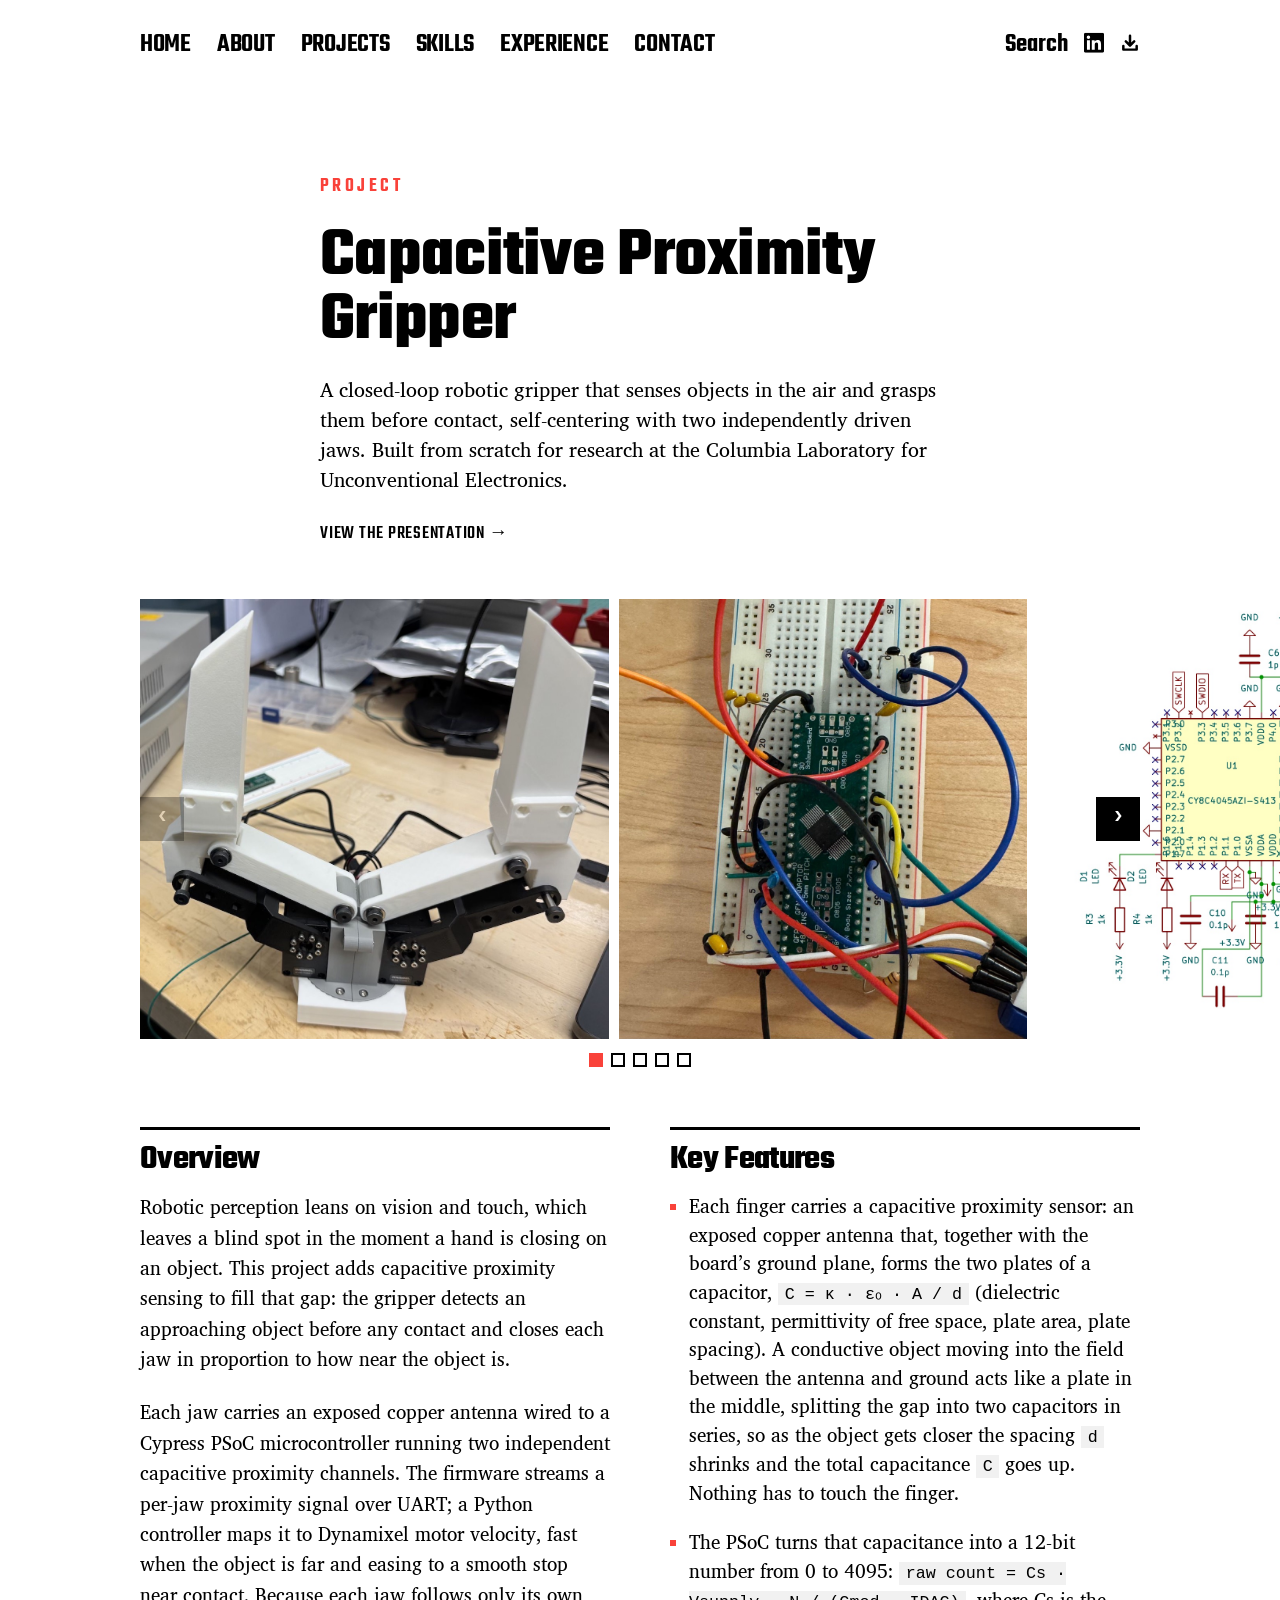
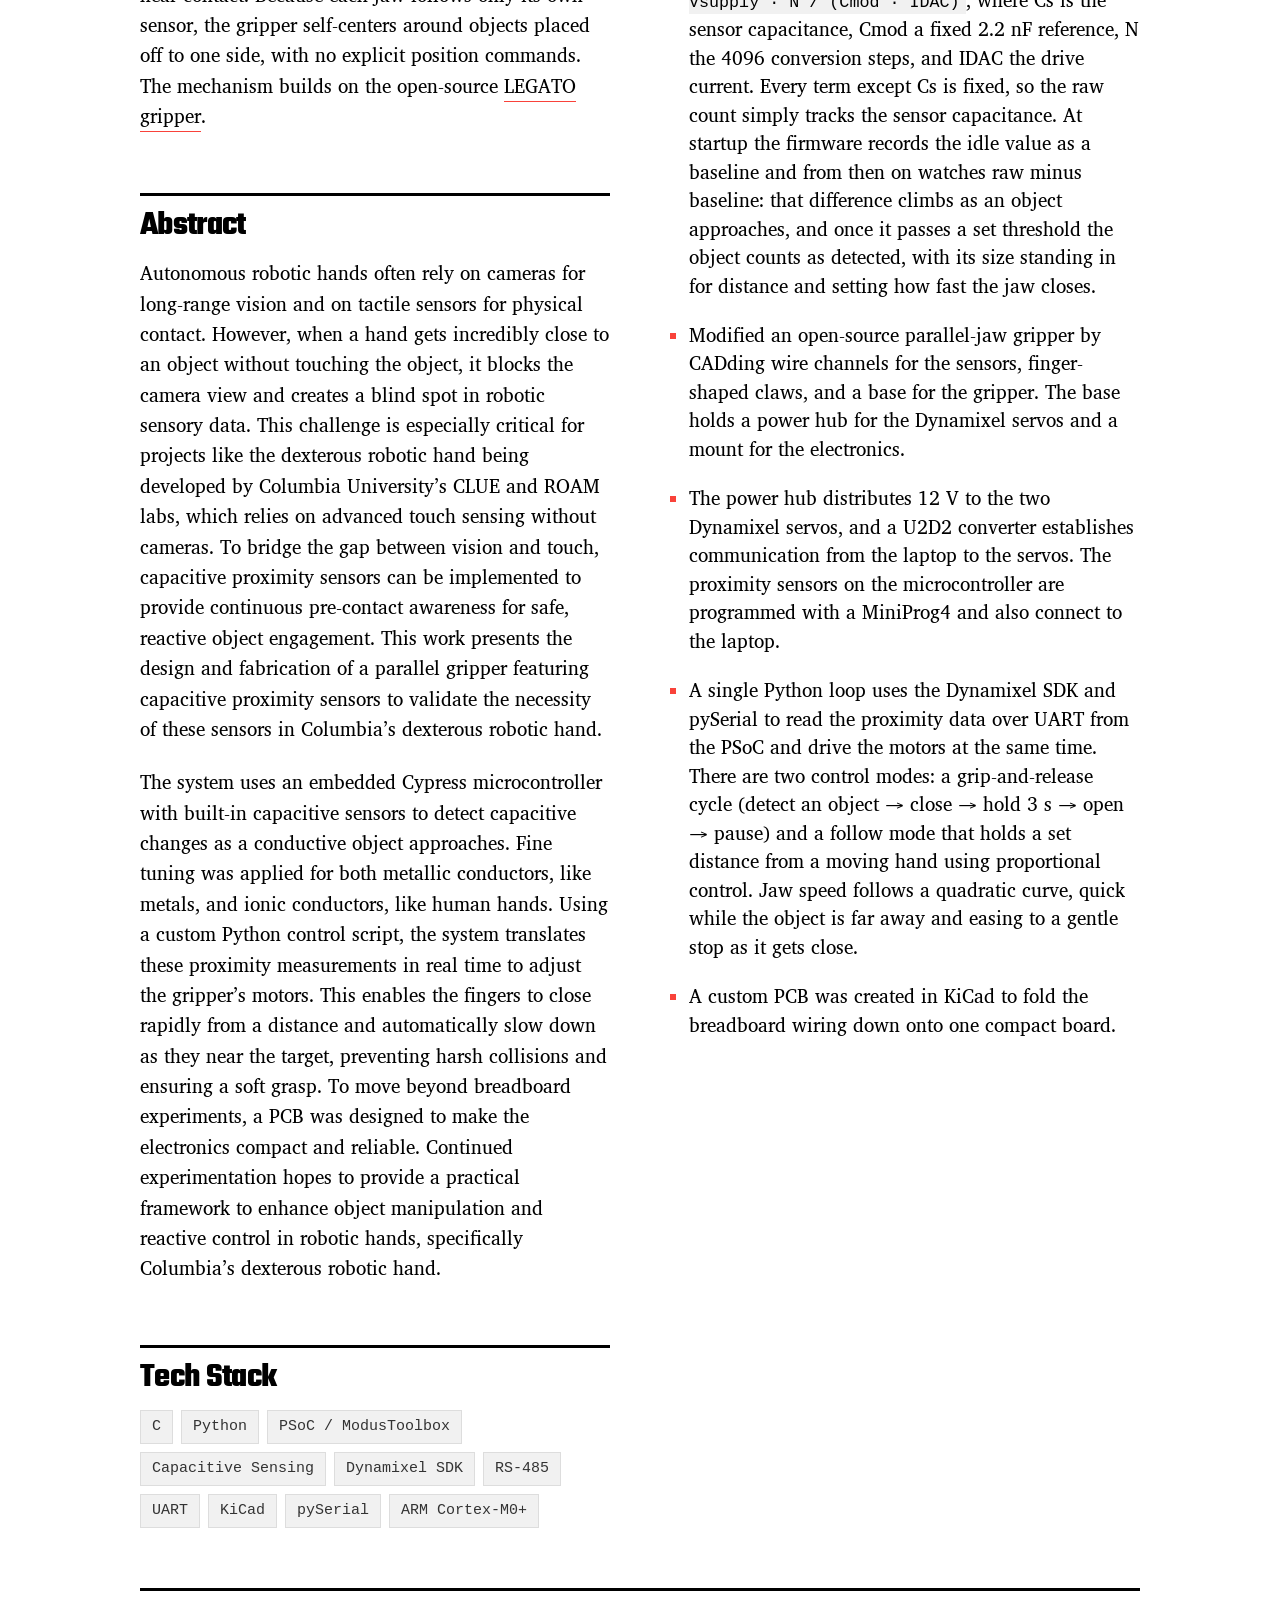
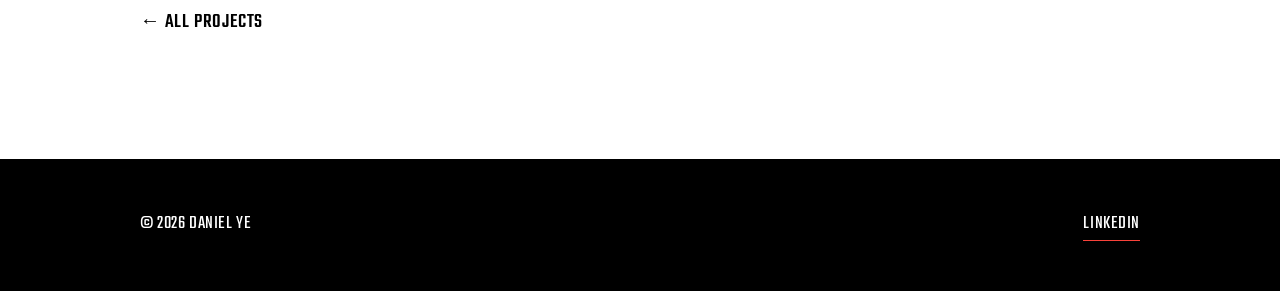
==== projects/capacitive-gripper.html @ 682dad5b "Gripper: lead notes it was built from scratch" ====
<!DOCTYPE html>
<html lang="en">
<head>
	<meta charset="UTF-8">
	<meta name="viewport" content="width=device-width, initial-scale=1">
	<title>Capacitive Proximity Gripper - Daniel Ye</title>
	<meta name="description" content="A closed-loop robotic gripper that uses capacitive proximity sensing to detect and grasp objects before contact, self-centering with two independently driven jaws. Research at Columbia's CLUE lab.">
	<link rel="preload" as="font" type="font/woff2" href="../fonts/teko-700.woff2" crossorigin>
	<link rel="stylesheet" href="../css/style.css?v=6">
</head>
<body data-home="../index.html">

	<header class="site-header-outer">
	<div class="wrap site-header">
		<div class="site-left">
			<a class="site-title" href="../index.html">Home</a>
			<nav class="site-nav">
				<a href="../index.html#about">About</a>
				<a href="../index.html#projects">Projects</a>
				<a href="../index.html#skills">Skills</a>
				<a href="../index.html#experience">Experience</a>
				<a href="../index.html#contact">Contact</a>
			</nav>
		</div>
		<div class="site-actions">
			<button id="search-trigger" type="button" class="search-trigger" aria-haspopup="dialog">Search</button>
			<a class="icon-link" href="https://www.linkedin.com/in/danielyye/" target="_blank" rel="noreferrer" aria-label="LinkedIn">
				<svg width="20" height="20" viewBox="0 0 24 24" fill="currentColor" aria-hidden="true">
					<path d="M20.45 20.45h-3.56v-5.58c0-1.33-.03-3.04-1.85-3.04-1.86 0-2.14 1.45-2.14 2.94v5.68H9.34V9h3.41v1.56h.05c.48-.9 1.64-1.85 3.38-1.85 3.61 0 4.28 2.38 4.28 5.47v6.27ZM5.34 7.43a2.07 2.07 0 1 1 0-4.14 2.07 2.07 0 0 1 0 4.14ZM7.12 20.45H3.56V9h3.56v11.45ZM22.22 0H1.77C.79 0 0 .77 0 1.72v20.56C0 23.23.79 24 1.77 24h20.45c.98 0 1.78-.77 1.78-1.72V1.72C24 .77 23.2 0 22.22 0Z"/>
				</svg>
			</a>
			<a class="icon-link" href="../resume.pdf" download="Daniel-Ye-Resume.pdf" aria-label="Download Resume" data-tip="Download Resume">
				<svg width="20" height="20" viewBox="0 0 24 24" fill="currentColor" aria-hidden="true">
					<path d="M13.5 3.5a1.5 1.5 0 0 0-3 0v8.38L8.06 9.44a1.5 1.5 0 1 0-2.12 2.12l5 5a1.5 1.5 0 0 0 2.12 0l5-5a1.5 1.5 0 1 0-2.12-2.12l-2.44 2.44Z"/>
					<path d="M4 14.5A1.5 1.5 0 0 1 5.5 16v3h13v-3a1.5 1.5 0 0 1 3 0v4A1.5 1.5 0 0 1 20 21.5H4A1.5 1.5 0 0 1 2.5 20v-4A1.5 1.5 0 0 1 4 14.5Z"/>
				</svg>
			</a>
		</div>
	</div>
	</header>

	<main id="top" class="project">
		<header class="wrap wrap--narrow project-header">
			<p class="eyebrow">Project</p>
			<h1>Capacitive Proximity Gripper</h1>
			<p class="lead">A closed-loop robotic gripper that senses objects in the air and grasps them before contact, self-centering with two independently driven jaws. Built from scratch for research at the Columbia Laboratory for Unconventional Electronics.</p>
			<p class="project-links">
				<a href="../capacitive-gripper-presentation.pdf" target="_blank" rel="noreferrer">View the presentation &rarr;</a>
			</p>
		</header>

		<div class="wrap project-body">
			<div class="carousel carousel--gallery" id="gripper-carousel">
				<div class="carousel-frame">
					<div class="carousel-viewport">
						<div class="carousel-track">
							<figure class="carousel-slide">
								<img src="../img/gripper.jpeg" alt="The gripper: two white 3D-printed jaws on Dynamixel servos, mounted on a rotating base" width="1200" height="1125">
							</figure>
							<figure class="carousel-slide">
								<img src="../img/gripper-breadboard.jpeg" alt="The PSoC on a QFN breakout board wired up on a breadboard for bring-up" width="1111" height="1200">
							</figure>
							<figure class="carousel-slide">
								<img src="../img/gripper-schematic.jpeg" alt="KiCad schematic of the PSoC sensor board: the CY8C4045 QFN, the 2.2 nF Cmod cap, decoupling network, LED drivers, and the SWD / UART / antenna screw terminals" width="1488" height="1116">
							</figure>
							<figure class="carousel-slide">
								<img src="../img/gripper-pcb.jpeg" alt="3D render of the finished 2-layer PSoC sensor board with the QFN footprint, indicator LEDs, current-limit resistors, and three screw terminals" width="1400" height="1400">
							</figure>
							<figure class="carousel-slide">
								<img src="../img/gripper-scan.jpeg" alt="UART session log: raw vs baseline, the RawDiff proximity signal, and the detection state as a hand approaches" width="1600" height="939">
							</figure>
						</div>
					</div>
					<button type="button" class="carousel-arrow carousel-prev" aria-label="Previous slide">&lsaquo;</button>
					<button type="button" class="carousel-arrow carousel-next" aria-label="Next slide">&rsaquo;</button>
				</div>
				<div class="carousel-dots" aria-label="Choose slide"></div>
			</div>

			<div class="project-cols">
				<div class="project-col">
					<h2>Overview</h2>
					<p>Robotic perception leans on vision and touch, which leaves a blind spot in the moment a hand is closing on an object. This project adds capacitive proximity sensing to fill that gap: the gripper detects an approaching object before any contact and closes each jaw in proportion to how near the object is.</p>
					<p>Each jaw carries an exposed copper antenna wired to a Cypress PSoC microcontroller running two independent capacitive proximity channels. The firmware streams a per-jaw proximity signal over UART; a Python controller maps it to Dynamixel motor velocity, fast when the object is far and easing to a smooth stop near contact. Because each jaw follows only its own sensor, the gripper self-centers around objects placed off to one side, with no explicit position commands. The mechanism builds on the open-source <a href="https://ut-hcrl.github.io/LEGATO-Gripper/" target="_blank" rel="noreferrer">LEGATO gripper</a>.</p>

					<h2>Abstract</h2>
					<p>Autonomous robotic hands often rely on cameras for long-range vision and on tactile sensors for physical contact. However, when a hand gets incredibly close to an object without touching the object, it blocks the camera view and creates a blind spot in robotic sensory data. This challenge is especially critical for projects like the dexterous robotic hand being developed by Columbia University&rsquo;s CLUE and ROAM labs, which relies on advanced touch sensing without cameras. To bridge the gap between vision and touch, capacitive proximity sensors can be implemented to provide continuous pre-contact awareness for safe, reactive object engagement. This work presents the design and fabrication of a parallel gripper featuring capacitive proximity sensors to validate the necessity of these sensors in Columbia&rsquo;s dexterous robotic hand.</p>
					<p>The system uses an embedded Cypress microcontroller with built-in capacitive sensors to detect capacitive changes as a conductive object approaches. Fine tuning was applied for both metallic conductors, like metals, and ionic conductors, like human hands. Using a custom Python control script, the system translates these proximity measurements in real time to adjust the gripper&rsquo;s motors. This enables the fingers to close rapidly from a distance and automatically slow down as they near the target, preventing harsh collisions and ensuring a soft grasp. To move beyond breadboard experiments, a PCB was designed to make the electronics compact and reliable. Continued experimentation hopes to provide a practical framework to enhance object manipulation and reactive control in robotic hands, specifically Columbia&rsquo;s dexterous robotic hand.</p>

					<h2>Tech Stack</h2>
					<ul class="tech-tags">
						<li>C</li>
						<li>Python</li>
						<li>PSoC / ModusToolbox</li>
						<li>Capacitive Sensing</li>
						<li>Dynamixel SDK</li>
						<li>RS-485</li>
						<li>UART</li>
						<li>KiCad</li>
						<li>pySerial</li>
						<li>ARM Cortex-M0+</li>
					</ul>
				</div>
				<div class="project-col">
					<h2>Key Features</h2>
					<ul>
						<li>Each finger carries a capacitive proximity sensor: an exposed copper antenna that, together with the board&rsquo;s ground plane, forms the two plates of a capacitor, <code>C = &kappa; &middot; &epsilon;&#8320; &middot; A / d</code> (dielectric constant, permittivity of free space, plate area, plate spacing). A conductive object moving into the field between the antenna and ground acts like a plate in the middle, splitting the gap into two capacitors in series, so as the object gets closer the spacing <code>d</code> shrinks and the total capacitance <code>C</code> goes up. Nothing has to touch the finger.</li>
						<li>The PSoC turns that capacitance into a 12-bit number from 0 to 4095: <code>raw&nbsp;count = Cs &middot; Vsupply &middot; N / (Cmod &middot; IDAC)</code>, where Cs is the sensor capacitance, Cmod a fixed 2.2&nbsp;nF reference, N the 4096 conversion steps, and IDAC the drive current. Every term except Cs is fixed, so the raw count simply tracks the sensor capacitance. At startup the firmware records the idle value as a baseline and from then on watches raw minus baseline: that difference climbs as an object approaches, and once it passes a set threshold the object counts as detected, with its size standing in for distance and setting how fast the jaw closes.</li>
						<li>Modified an open-source parallel-jaw gripper by CADding wire channels for the sensors, finger-shaped claws, and a base for the gripper. The base holds a power hub for the Dynamixel servos and a mount for the electronics.</li>
						<li>The power hub distributes 12&nbsp;V to the two Dynamixel servos, and a U2D2 converter establishes communication from the laptop to the servos. The proximity sensors on the microcontroller are programmed with a MiniProg4 and also connect to the laptop.</li>
						<li>A single Python loop uses the Dynamixel SDK and pySerial to read the proximity data over UART from the PSoC and drive the motors at the same time. There are two control modes: a grip-and-release cycle (detect an object &rarr; close &rarr; hold 3 s &rarr; open &rarr; pause) and a follow mode that holds a set distance from a moving hand using proportional control. Jaw speed follows a quadratic curve, quick while the object is far away and easing to a gentle stop as it gets close.</li>
						<li>A custom PCB was created in KiCad to fold the breadboard wiring down onto one compact board.</li>
					</ul>
				</div>
			</div>

			<p class="project-back"><a href="../index.html#projects">&larr; All projects</a></p>
		</div>
	</main>

	<footer class="site-footer">
		<div class="wrap">
			<span>&copy; 2026 Daniel Ye</span>
			<span class="footer-links">
				<a href="https://www.linkedin.com/in/danielyye/" target="_blank" rel="noreferrer">LinkedIn</a>
			</span>
		</div>
	</footer>

	<div id="search-overlay" class="search-overlay" hidden>
		<div class="search-modal" role="dialog" aria-modal="true" aria-label="Search">
			<input id="search-input" type="text" placeholder="Jump to a section&hellip;" autocomplete="off">
			<ul id="search-results" class="search-results"></ul>
		</div>
	</div>

	<script>
		(function () {
			var header = document.querySelector('.site-header');
			var outer = document.querySelector('.site-header-outer');
			function setHeaderHeight() {
				document.documentElement.style.setProperty('--header-h', header.offsetHeight + 'px');
			}
			function onScroll() {
				outer.classList.toggle('is-stuck', window.scrollY > 4);
			}
			setHeaderHeight();
			onScroll();
			window.addEventListener('resize', setHeaderHeight);
			window.addEventListener('scroll', onScroll, { passive: true });
		})();
	</script>
	<script src="../js/search.js"></script>
	<script src="../js/reveal.js"></script>
	<script src="../js/carousel.js?v=3"></script>
</body>
</html>
---- css/style.css ----
/* =================================================================
   Personal site - visual language ported from the "Miyazaki"
   WordPress theme by Anders Norén (GPLv2).
   Palette: black / white / signature red-orange (#F9423A)
   Display type: Teko (condensed)   Body type: Charis SIL (serif)
   ================================================================= */

/* ---------- Fonts ---------- */

@font-face { font-family: 'Teko'; font-weight: 400; font-display: swap; src: url(../fonts/teko-regular.woff2) format('woff2'); }
@font-face { font-family: 'Teko'; font-weight: 500; font-display: swap; src: url(../fonts/teko-500.woff2) format('woff2'); }
@font-face { font-family: 'Teko'; font-weight: 600; font-display: swap; src: url(../fonts/teko-600.woff2) format('woff2'); }
@font-face { font-family: 'Teko'; font-weight: 700; font-display: swap; src: url(../fonts/teko-700.woff2) format('woff2'); }

@font-face { font-family: 'Charis SIL'; font-weight: 400; font-style: normal; font-display: swap; src: url(../fonts/charis-regular.woff2) format('woff2'); }
@font-face { font-family: 'Charis SIL'; font-weight: 400; font-style: italic; font-display: swap; src: url(../fonts/charis-italic.woff2) format('woff2'); }
@font-face { font-family: 'Charis SIL'; font-weight: 700; font-style: normal; font-display: swap; src: url(../fonts/charis-700.woff2) format('woff2'); }
@font-face { font-family: 'Charis SIL'; font-weight: 700; font-style: italic; font-display: swap; src: url(../fonts/charis-700italic.woff2) format('woff2'); }

/* ---------- Tokens ---------- */

:root {
	--black: #000;
	--white: #fff;
	--accent: #F9423A;
	--accent-soft: #FCCED2;
	--gray: #767676;
	--gray-light: #ddd;
	--gray-bg: #f1f1f1;

	--display: 'Teko', -apple-system, BlinkMacSystemFont, 'Helvetica Neue', Helvetica, sans-serif;
	--body: 'Charis SIL', Georgia, 'Times New Roman', serif;

	--measure: 40rem;
	--gutter: clamp(1.5rem, 5vw, 4rem);
	--header-h: 9.4rem;
}

/* ---------- Reset ---------- */

*, *::before, *::after { box-sizing: border-box; margin: 0; padding: 0; }

html { font-size: 62.5%; scroll-behavior: smooth; scroll-padding-top: var(--header-h); }

body {
	background: var(--white);
	color: var(--black);
	font-family: var(--body);
	font-size: 1.9rem;
	line-height: 1.6;
	-webkit-font-smoothing: antialiased;
	-moz-osx-font-smoothing: grayscale;
}

img { max-width: 100%; height: auto; display: block; }

a { color: inherit; text-decoration: none; border-bottom: .1em solid var(--accent); transition: color .15s, background-color .15s, border-color .15s; }
a:hover { color: var(--accent); border-bottom-color: transparent; }

::selection { background: var(--black); color: var(--white); }

/* ---------- Layout ---------- */

.wrap { width: calc(100% - 2 * var(--gutter)); max-width: 100rem; margin-inline: auto; }
.wrap--narrow { max-width: 64rem; }

section { padding-block: clamp(4rem, 9vw, 9rem); }

/* ---------- Typography ---------- */

h1, h2, h3, h4 {
	font-family: var(--display);
	font-weight: 600;
	line-height: .92;
	letter-spacing: -0.01em;
	text-transform: none;
}

h1 { font-size: clamp(5.5rem, 16vw, 13rem); font-weight: 700; }
h2 { font-size: clamp(3.6rem, 7vw, 6rem); margin-bottom: .4em; }
h3 { font-size: clamp(2.6rem, 4vw, 3.4rem); margin-bottom: .3em; }

p { margin-bottom: 1.2em; }
p:last-child { margin-bottom: 0; }

code {
	font-family: 'Menlo', ui-monospace, monospace;
	font-size: .88em;
	background: var(--gray-bg);
	padding: .1em .4em;
}

.lead { font-size: clamp(2.1rem, 3vw, 2.6rem); line-height: 1.5; }

.eyebrow {
	font-family: var(--display);
	font-size: 1.9rem;
	font-weight: 600;
	letter-spacing: .18em;
	text-transform: uppercase;
	color: var(--accent);
	border: 0;
}

/* ---------- Header ---------- */

.site-header-outer {
	position: sticky;
	top: 0;
	z-index: 100;
	background: var(--white);
	border-bottom: .1rem solid transparent;
	transition: border-color .2s linear;
}
.site-header-outer.is-stuck { border-bottom-color: var(--black); }

.site-header {
	display: flex;
	align-items: baseline;
	justify-content: space-between;
	gap: 2rem 3rem;
	padding-block: 2.4rem;
}

.site-left {
	display: flex;
	align-items: baseline;
	gap: 2.6rem;
}

/* Home + section links: one uniform display style, matching the Search trigger */
.site-left a,
.site-title {
	font-family: var(--display);
	font-size: 2.6rem;
	font-weight: 600;
	letter-spacing: -0.01em;
	text-transform: uppercase;
	border: 0;
}

.site-nav {
	display: flex;
	gap: 2.6rem;
}
.site-nav a {
	border-bottom: .12rem solid transparent;
	transition: border-color .15s linear, color .15s linear;
}
.site-nav a:hover { color: var(--accent); border-bottom-color: var(--accent); }

.site-actions { display: flex; align-items: center; gap: 1.6rem; }

.icon-link { display: inline-flex; align-items: center; color: var(--black); border: 0; }
.icon-link svg { display: block; }
.icon-link:hover { color: var(--accent); }

.icon-link[data-tip] { position: relative; }
.icon-link[data-tip]::after {
	content: attr(data-tip);
	position: absolute;
	top: calc(100% + .9rem);
	right: 0;
	background: var(--black);
	color: #fff;
	font-family: var(--display);
	font-size: 1.4rem;
	font-weight: 500;
	letter-spacing: .04em;
	text-transform: uppercase;
	white-space: nowrap;
	padding: .5rem .9rem;
	opacity: 0;
	visibility: hidden;
	pointer-events: none;
	transition: opacity .12s linear, visibility 0s linear .12s;
}
.icon-link[data-tip]:hover::after,
.icon-link[data-tip]:focus-visible::after {
	opacity: 1;
	visibility: visible;
	transition: opacity .12s linear;
}

/* Teko's caps sit above the line-box centre; nudge the icon up to match the
   optical centre of the "Search" text next to it. Nudge the glyph, not the
   link box, so the tooltip's containing block stays free of transforms. */
.site-actions .icon-link svg { transform: translateY(-0.12em); }

.search-trigger {
	padding: 0;
	background: none;
	border: 0;
	border-top: .12rem solid transparent;
	border-bottom: .12rem solid transparent;
	border-radius: 0;
	font-family: var(--display);
	font-size: 2.6rem;
	font-weight: 600;
	line-height: 1;
	color: var(--black);
	cursor: pointer;
	transition: border-color .15s linear, color .15s linear;
}
.search-trigger:hover,
.search-trigger:focus-visible { border-bottom-color: var(--black); outline: none; }

/* ---------- Search overlay ---------- */

.search-overlay[hidden] { display: none; }
.search-overlay {
	position: fixed;
	inset: 0;
	background: rgba(0, 0, 0, .35);
	display: flex;
	align-items: flex-start;
	justify-content: center;
	padding-top: 14vh;
	z-index: 200;
}
.search-modal {
	width: calc(100% - 3rem);
	max-width: 46rem;
	background: #fff;
	border: .2rem solid var(--black);
	border-radius: .6rem;
	padding: 1.4rem;
}
.search-modal input {
	width: 100%;
	padding: 1rem 1.2rem;
	font-family: var(--body);
	font-size: 1.8rem;
	border: .1rem solid var(--gray-light);
	border-radius: .4rem;
}
.search-modal input:focus { outline: none; border-color: var(--accent); }
.search-results { list-style: none; margin: 1rem 0 0; padding: 0; }
.search-results li {
	padding: .9rem 1.2rem;
	font-family: var(--display);
	font-size: 2rem;
	font-weight: 500;
	text-transform: uppercase;
	letter-spacing: .03em;
	border-radius: .4rem;
	cursor: pointer;
}
.search-results li.is-active,
.search-results li:hover { background: var(--black); color: #fff; }

/* ---------- Hero ---------- */

.hero {
	min-height: calc(100vh - var(--header-h));
	min-height: calc(100dvh - var(--header-h));
	display: flex;
	flex-direction: column;
	justify-content: center;
	padding-block: clamp(4rem, 10vw, 9rem);
	text-align: center;
}
.hero h1 { margin-bottom: .15em; }
.hero .lead { max-width: var(--measure); margin-inline: auto; }

/* Section headings in the big Miyazaki display style */
main > section > h2,
.about-inner > h2 {
	font-size: clamp(3.4rem, 6vw, 5rem);
	font-weight: 700;
	line-height: .85;
	letter-spacing: -0.02em;
	margin-bottom: .55em;
}

/* ---------- Cards / grid ---------- */

/* Masonry-style columns - cards keep their image's natural height */
.grid {
	column-count: 2;
	column-gap: clamp(2rem, 5vw, 5rem);
}

.card {
	break-inside: avoid;
	border-top: .3rem solid var(--black);
	padding-top: 1.4rem;
	margin-bottom: clamp(3rem, 6vw, 5.5rem);
}
/* Force everything after this card into the next column */
.card--colbreak { break-after: column; }
.card-media {
	display: block;
	width: 100%;
	height: auto;
	background: var(--gray-bg);
	margin-bottom: 1.4rem;
}
.card h3 { position: relative; margin-bottom: .2em; padding-right: 1.4em; }
.card h3::after {
	content: "\2192";
	position: absolute;
	top: 0;
	right: 0;
	color: var(--accent);
	opacity: 0;
	transform: translateX(-.3em);
	transition: opacity .15s ease-out, transform .15s ease-out;
}
.card p { font-size: 1.7rem; color: #333; }
.card a { border: 0; }
.card a:hover h3 { color: var(--accent); }
.card a:hover h3::after,
.card a:focus-visible h3::after { opacity: 1; transform: translateX(0); }

/* Scroll-reveal (added only when JS enables it) */
.grid.is-revealing .card,
.skill-grid.is-revealing .skill-col,
.exp-list.is-revealing .exp-item { opacity: 0; transform: translateY(6vh); }
.grid.is-revealing .card.in-view,
.skill-grid.is-revealing .skill-col.in-view,
.exp-list.is-revealing .exp-item.in-view {
	opacity: 1;
	transform: translateY(0);
	transition: opacity .55s ease-out, transform .55s ease-out;
}
@media (prefers-reduced-motion: reduce) {
	.grid.is-revealing .card,
	.skill-grid.is-revealing .skill-col,
	.exp-list.is-revealing .exp-item { opacity: 1; transform: none; transition: none; }
}

/* ---------- About ---------- */

.about {
	background: var(--gray-bg);
	border-top: .3rem solid var(--black);
	border-bottom: .3rem solid var(--black);
	overflow: hidden;
}

/* Scroll-in: text from the left, photo from the right */
.about-inner.is-revealing > h2,
.about-inner.is-revealing > p { opacity: 0; transform: translateX(-5rem); }
.about-inner.is-revealing .about-photo { opacity: 0; transform: translateX(5rem); }
.about-inner.is-revealing.in-view > h2,
.about-inner.is-revealing.in-view > p,
.about-inner.is-revealing.in-view .about-photo {
	opacity: 1;
	transform: none;
	transition: opacity .6s ease-out, transform .6s ease-out;
}
.about-inner.is-revealing.in-view > p:nth-of-type(1) { transition-delay: 70ms; }
.about-inner.is-revealing.in-view > p:nth-of-type(2) { transition-delay: 130ms; }
.about-inner.is-revealing.in-view > p:nth-of-type(3) { transition-delay: 190ms; }
@media (prefers-reduced-motion: reduce) {
	.about-inner.is-revealing > h2,
	.about-inner.is-revealing > p,
	.about-inner.is-revealing .about-photo { opacity: 1; transform: none; transition: none; }
}

.about-inner::after { content: ""; display: block; clear: both; }
.about-inner > p { font-size: clamp(1.9rem, 2.3vw, 2.2rem); }

/* Photo floats right; the bio wraps around it, Miyazaki alignright style */
.about-photo {
	float: right;
	width: clamp(20rem, 36%, 34rem);
	margin: .4rem 0 1.6rem clamp(2rem, 4vw, 4.5rem);
}
.about-photo img {
	width: 100%;
	aspect-ratio: 4 / 5;
	object-fit: cover;
	object-position: top;
	background: var(--gray-bg);
	border: .2rem solid var(--black);
	display: block;
}

/* ---------- Skills ---------- */

.skill-grid {
	display: grid;
	gap: clamp(2rem, 4vw, 4rem);
	grid-template-columns: repeat(3, 1fr);
}
.skill-col { border-top: .3rem solid var(--black); padding-top: 1.6rem; }
.skill-col h3 {
	font-family: var(--display);
	font-size: clamp(2.4rem, 3vw, 3rem);
	font-weight: 600;
	letter-spacing: -0.01em;
	margin: 0 0 1.2rem;
}
.skill-col ul { list-style: none; margin: 0; padding: 0; }
.skill-col li {
	font-family: var(--display);
	font-size: 2rem;
	font-weight: 500;
	line-height: 1.15;
	padding: .6rem 0;
	border-top: .1rem solid var(--gray-light);
}
.skill-col li:first-child { border-top: 0; padding-top: 0; }

/* ---------- Experience ---------- */

.exp-list { display: flex; flex-direction: column; }
.exp-item {
	border-top: .3rem solid var(--black);
	padding-top: 1.6rem;
	margin-bottom: clamp(2.5rem, 5vw, 4.5rem);
}
.exp-item:last-child { margin-bottom: 0; }
.exp-head {
	display: flex;
	justify-content: space-between;
	align-items: baseline;
	gap: .4rem 2rem;
	flex-wrap: wrap;
}
.exp-item h3 {
	font-family: var(--display);
	font-size: clamp(2.4rem, 3.4vw, 3.2rem);
	font-weight: 600;
	letter-spacing: -0.01em;
	margin: 0;
}
.exp-dates {
	font-family: var(--display);
	font-size: 1.9rem;
	font-weight: 500;
	color: var(--gray);
	white-space: nowrap;
}
.exp-org {
	font-family: var(--display);
	font-size: 2.1rem;
	font-weight: 500;
	margin: .3rem 0 1rem;
}
.exp-points { list-style: none; margin: 0; padding: 0; display: flex; flex-direction: column; gap: .8rem; }
.exp-points li {
	position: relative;
	padding-left: 1.8rem;
	font-size: 1.7rem;
	line-height: 1.5;
	color: #333;
}
.exp-points li::before {
	content: "";
	position: absolute;
	left: 0;
	top: .62em;
	width: .6rem;
	height: .6rem;
	background: var(--accent);
}

/* ---------- Footer ---------- */

.site-footer {
	background: var(--black);
	color: var(--white);
	padding-block: clamp(3rem, 6vw, 5rem);
}
.site-footer a { border-bottom-color: var(--accent); }
.site-footer a:hover { color: var(--accent); }
.site-footer .wrap { display: flex; justify-content: space-between; flex-wrap: wrap; gap: 1.5rem; font-family: var(--display); font-size: 1.9rem; letter-spacing: .03em; text-transform: uppercase; }
.footer-links { display: inline-flex; gap: 1.8rem; }

/* ---------- Contact ---------- */

.contact {
	background: var(--gray-bg);
	border-top: .3rem solid var(--black);
}

.contact-inner {
	display: flex;
	flex-direction: column;
	gap: clamp(2.5rem, 5vw, 4rem);
}

.contact-card {
	background: #fff;
	border: .2rem solid var(--black);
	padding: clamp(2rem, 4vw, 3.5rem);
}
.contact-card h2 { margin-top: 0; }

.contact-form { display: flex; flex-direction: column; gap: 1.6rem; }
.contact-form label { display: flex; flex-direction: column; gap: .5rem; }
.contact-form label span { font-size: 1.6rem; color: var(--gray); }
.contact-form input,
.contact-form textarea {
	font-family: var(--body);
	font-size: 1.7rem;
	padding: 1rem 1.2rem;
	background: #fff;
	border: .1rem solid var(--gray-light);
	border-radius: 0;
	resize: vertical;
}
.contact-form input:focus,
.contact-form textarea:focus { outline: none; border-color: var(--black); }

.btn {
	align-self: flex-start;
	background: var(--black);
	color: #fff;
	font-family: var(--display);
	font-size: 2.1rem;
	font-weight: 500;
	letter-spacing: .02em;
	padding: 1.1rem 2.4rem .9rem;
	border: 0;
	border-radius: 0;
	cursor: pointer;
	transition: background-color .15s linear;
}
.btn:hover,
.btn:focus { background: var(--accent); }

.info-grid {
	display: grid;
	grid-template-columns: repeat(4, 1fr);
	gap: 2rem 3rem;
	margin: 0;
}
.info-grid dt {
	font-family: var(--display);
	font-size: 1.5rem;
	font-weight: 600;
	text-transform: uppercase;
	letter-spacing: .12em;
	color: var(--gray);
	margin-bottom: .6rem;
}
.info-grid dd { margin: 0; font-size: 1.9rem; }
.info-grid .mono { font-family: 'Menlo', ui-monospace, monospace; font-size: 1.7rem; white-space: nowrap; }
.info-grid a { border-bottom-color: var(--accent); }

/* ---------- Project page ---------- */

.project { padding-top: clamp(4rem, 9vw, 8rem); overflow-x: clip; }
.project-header { padding-bottom: clamp(3rem, 6vw, 5rem); }
.project-header h1 {
	font-size: clamp(4rem, 9vw, 7rem);
	margin: .12em 0 .3em;
}
.project-header .lead { font-size: clamp(1.7rem, 2.2vw, 2rem); }
.project-links {
	margin: 1.4rem 0 0;
	display: flex;
	flex-wrap: wrap;
	gap: .6rem 2.4rem;
	font-family: var(--display);
	font-size: 1.9rem;
	font-weight: 500;
	text-transform: uppercase;
	letter-spacing: .04em;
}
.project-links a { border: 0; }
.project-links a:hover { color: var(--accent); }
.project-body { padding-bottom: clamp(6rem, 12vw, 12rem); }

.project-shot {
	display: block;
	width: 100%;
	aspect-ratio: 16 / 9;
	object-fit: cover;
	background: var(--gray-bg);
	border: .2rem solid var(--black);
	margin-bottom: clamp(3rem, 7vw, 6rem);
}

/* Single portrait photo (no carousel) */
.project-photo {
	display: block;
	width: 100%;
	max-width: 34rem;
	height: auto;
	margin: 0 auto clamp(3rem, 7vw, 6rem);
	background: var(--gray-bg);
	border: .2rem solid var(--black);
}

/* ---------- Carousel ---------- */

.carousel { margin-bottom: clamp(3rem, 7vw, 6rem); }
.carousel-frame { position: relative; }
.carousel-viewport {
	border: .2rem solid var(--black);
	background: var(--gray-bg);
	overflow-x: auto;
	overflow-y: hidden;
	scroll-snap-type: x mandatory;
	scrollbar-width: none;
	-webkit-overflow-scrolling: touch;
	overscroll-behavior-x: contain;
}
.carousel-viewport::-webkit-scrollbar { display: none; }
.carousel-track { display: flex; }
.carousel-slide {
	flex: 0 0 100%;
	margin: 0;
	scroll-snap-align: start;
}
.carousel-slide img,
.carousel-slide iframe,
.carousel-slide video {
	display: block;
	width: 100%;
	aspect-ratio: 16 / 9;
	object-fit: cover;
	border: 0;
	background: var(--gray-bg);
}

/* Portrait media (phone photos/video): show the whole frame instead of cropping,
   and keep the overall carousel from towering over the page */
.carousel--portrait { max-width: 34rem; margin-inline: auto; }
.carousel--portrait .carousel-slide img,
.carousel--portrait .carousel-slide video,
.carousel--portrait .carousel-slide iframe {
	aspect-ratio: 3 / 4;
	object-fit: contain;
}

/* Square box: for a set of mixed-orientation media (video, portrait photo,
   landscape diagram); everything shows uncropped with modest letterboxing */
.carousel--square { max-width: 44rem; margin-inline: auto; }
.carousel--square .carousel-slide img,
.carousel--square .carousel-slide video,
.carousel--square .carousel-slide iframe {
	aspect-ratio: 1 / 1;
	object-fit: contain;
}

/* Gallery strip: full-bleed row of large images, no frame, scrolls one at a time */
.carousel--gallery { max-width: none; margin-inline: calc(50% - 50vw); }
.carousel--gallery .carousel-viewport {
	border: 0;
	background: transparent;
	scroll-padding-left: max(var(--gutter), calc(50vw - 50rem));
}
.carousel--gallery .carousel-track {
	gap: clamp(.5rem, 1.2vw, 1rem);
	padding-inline: max(var(--gutter), calc(50vw - 50rem));
	/* when the images don't fill the width, sit them centred; `safe` keeps
	   the start reachable once there are enough to overflow and scroll */
	justify-content: safe center;
}
.carousel--gallery .carousel-slide {
	flex: 0 0 auto;
	width: auto;
	height: clamp(24rem, 60vw, 44rem);
	scroll-snap-align: start;
}
.carousel--gallery .carousel-slide img,
.carousel--gallery .carousel-slide video,
.carousel--gallery .carousel-slide iframe {
	width: auto;
	height: 100%;
	max-width: 90vw;
	aspect-ratio: auto;
	object-fit: contain;
	background: transparent;
}
/* iframes have no intrinsic size; a <video> keeps its own aspect ratio
   (aspect-ratio:auto above) once the file's dimensions load */
.carousel--gallery .carousel-slide iframe { aspect-ratio: 16 / 9; }
.carousel--gallery .carousel-prev { left: max(1rem, calc(50vw - 50rem)); }
.carousel--gallery .carousel-next { right: max(1rem, calc(50vw - 50rem)); }
@media (max-width: 40rem) {
	.carousel--gallery .carousel-slide { height: 80vw; }
}
.carousel-arrow {
	position: absolute;
	top: 50%;
	transform: translateY(-50%);
	width: 4.4rem;
	height: 4.4rem;
	display: flex;
	align-items: center;
	justify-content: center;
	padding: 0 0 .3rem;
	background: var(--black);
	color: #fff;
	border: 0;
	border-radius: 0;
	font-family: var(--display);
	font-size: 3rem;
	line-height: 1;
	cursor: pointer;
	transition: background-color .15s linear;
}
.carousel-arrow:hover,
.carousel-arrow:focus-visible { background: var(--accent); outline: none; }
.carousel-arrow:disabled { opacity: .28; cursor: default; }
.carousel-arrow:disabled:hover { background: var(--black); }
.carousel-prev { left: 0; }
.carousel-next { right: 0; }
.carousel-dots {
	display: flex;
	justify-content: center;
	gap: .8rem;
	margin-top: 1.4rem;
}
.carousel-dots button {
	width: 1.4rem;
	height: 1.4rem;
	padding: 0;
	background: transparent;
	border: .2rem solid var(--black);
	border-radius: 0;
	cursor: pointer;
	transition: background-color .15s linear;
}
.carousel-dots button[aria-selected="true"] { background: var(--accent); border-color: var(--accent); }

.project-cols {
	display: grid;
	grid-template-columns: 1fr 1fr;
	gap: clamp(2.5rem, 6vw, 6rem);
	align-items: start;
	margin-bottom: clamp(3rem, 7vw, 6rem);
}
.project-col h2 {
	font-size: clamp(2.6rem, 3.6vw, 3.4rem);
	font-weight: 700;
	letter-spacing: -0.02em;
	border-top: .3rem solid var(--black);
	padding-top: 1.4rem;
	margin: 1.8em 0 .5em;
}
.project-col h2:first-child { margin-top: 0; }
.project-col p { font-size: clamp(1.7rem, 2vw, 1.9rem); }
.project-col ul:not(.tech-tags) {
	list-style: none;
	margin: 0;
	padding: 0;
	font-size: clamp(1.7rem, 2vw, 1.9rem);
	line-height: 1.5;
}
.project-col ul:not(.tech-tags) li {
	position: relative;
	padding-left: 1.9rem;
	margin-bottom: 1.1em;
}
.project-col ul:not(.tech-tags) li:last-child { margin-bottom: 0; }
.project-col ul:not(.tech-tags) li::before {
	content: "";
	position: absolute;
	left: 0;
	top: .62em;
	width: .6rem;
	height: .6rem;
	background: var(--accent);
}

.tech-tags {
	list-style: none;
	margin: 0;
	padding: 0;
	display: flex;
	flex-wrap: wrap;
	align-items: flex-start;
	gap: .8rem;
}
.tech-tags li {
	margin: 0;
	font-family: 'Menlo', ui-monospace, monospace;
	font-size: 1.5rem;
	line-height: 1.2;
	white-space: nowrap;
	padding: .7rem 1.1rem;
	background: var(--gray-bg);
	border: .1rem solid var(--gray-light);
	color: #333;
}

.project-back {
	margin-top: clamp(3rem, 6vw, 5rem);
	border-top: .3rem solid var(--black);
	padding-top: 1.4rem;
}
.project-back a {
	font-family: var(--display);
	font-size: 2rem;
	font-weight: 500;
	text-transform: uppercase;
	letter-spacing: .04em;
	border: 0;
}
.project-back a:hover { color: var(--accent); }

/* Project-page scroll reveal */
.project-cols.is-revealing .project-col { opacity: 0; }
.project-cols.is-revealing .project-col:first-child { transform: translateX(-4rem); }
.project-cols.is-revealing .project-col:last-child { transform: translateX(4rem); }
.project-cols.is-revealing.in-view .project-col {
	opacity: 1;
	transform: none;
	transition: opacity .6s ease-out, transform .6s ease-out;
}
.project-shot.is-revealing,
.carousel.is-revealing,
.project-photo.is-revealing { opacity: 0; transform: translateY(4rem); }
.project-shot.is-revealing.in-view,
.carousel.is-revealing.in-view,
.project-photo.is-revealing.in-view {
	opacity: 1;
	transform: none;
	transition: opacity .6s ease-out, transform .6s ease-out;
}
@media (prefers-reduced-motion: reduce) {
	.project-cols.is-revealing .project-col,
	.project-shot.is-revealing,
	.carousel.is-revealing,
	.project-photo.is-revealing { opacity: 1; transform: none; transition: none; }
}

/* ---------- Utilities ---------- */

.divider { border: 0; border-top: .3rem solid var(--black); margin-block: clamp(3rem, 6vw, 5rem); }
.stack > * + * { margin-top: 1.2em; }

/* ---------- Responsive ---------- */

@media (max-width: 940px) {
	.site-nav { display: none; }
}

@media (max-width: 720px) {
	.info-grid { grid-template-columns: 1fr 1fr; }
	.skill-grid { grid-template-columns: 1fr; }
	.about-photo { float: none; width: 100%; max-width: 24rem; margin: 0 0 2rem; }
	.grid { column-count: 1; }
	.project-cols { grid-template-columns: 1fr; }
	.project-cols.is-revealing .project-col:first-child,
	.project-cols.is-revealing .project-col:last-child { transform: translateY(4rem); }
	.site-header { gap: 1.4rem 2rem; }
	.search-trigger { font-size: 2.2rem; }
}
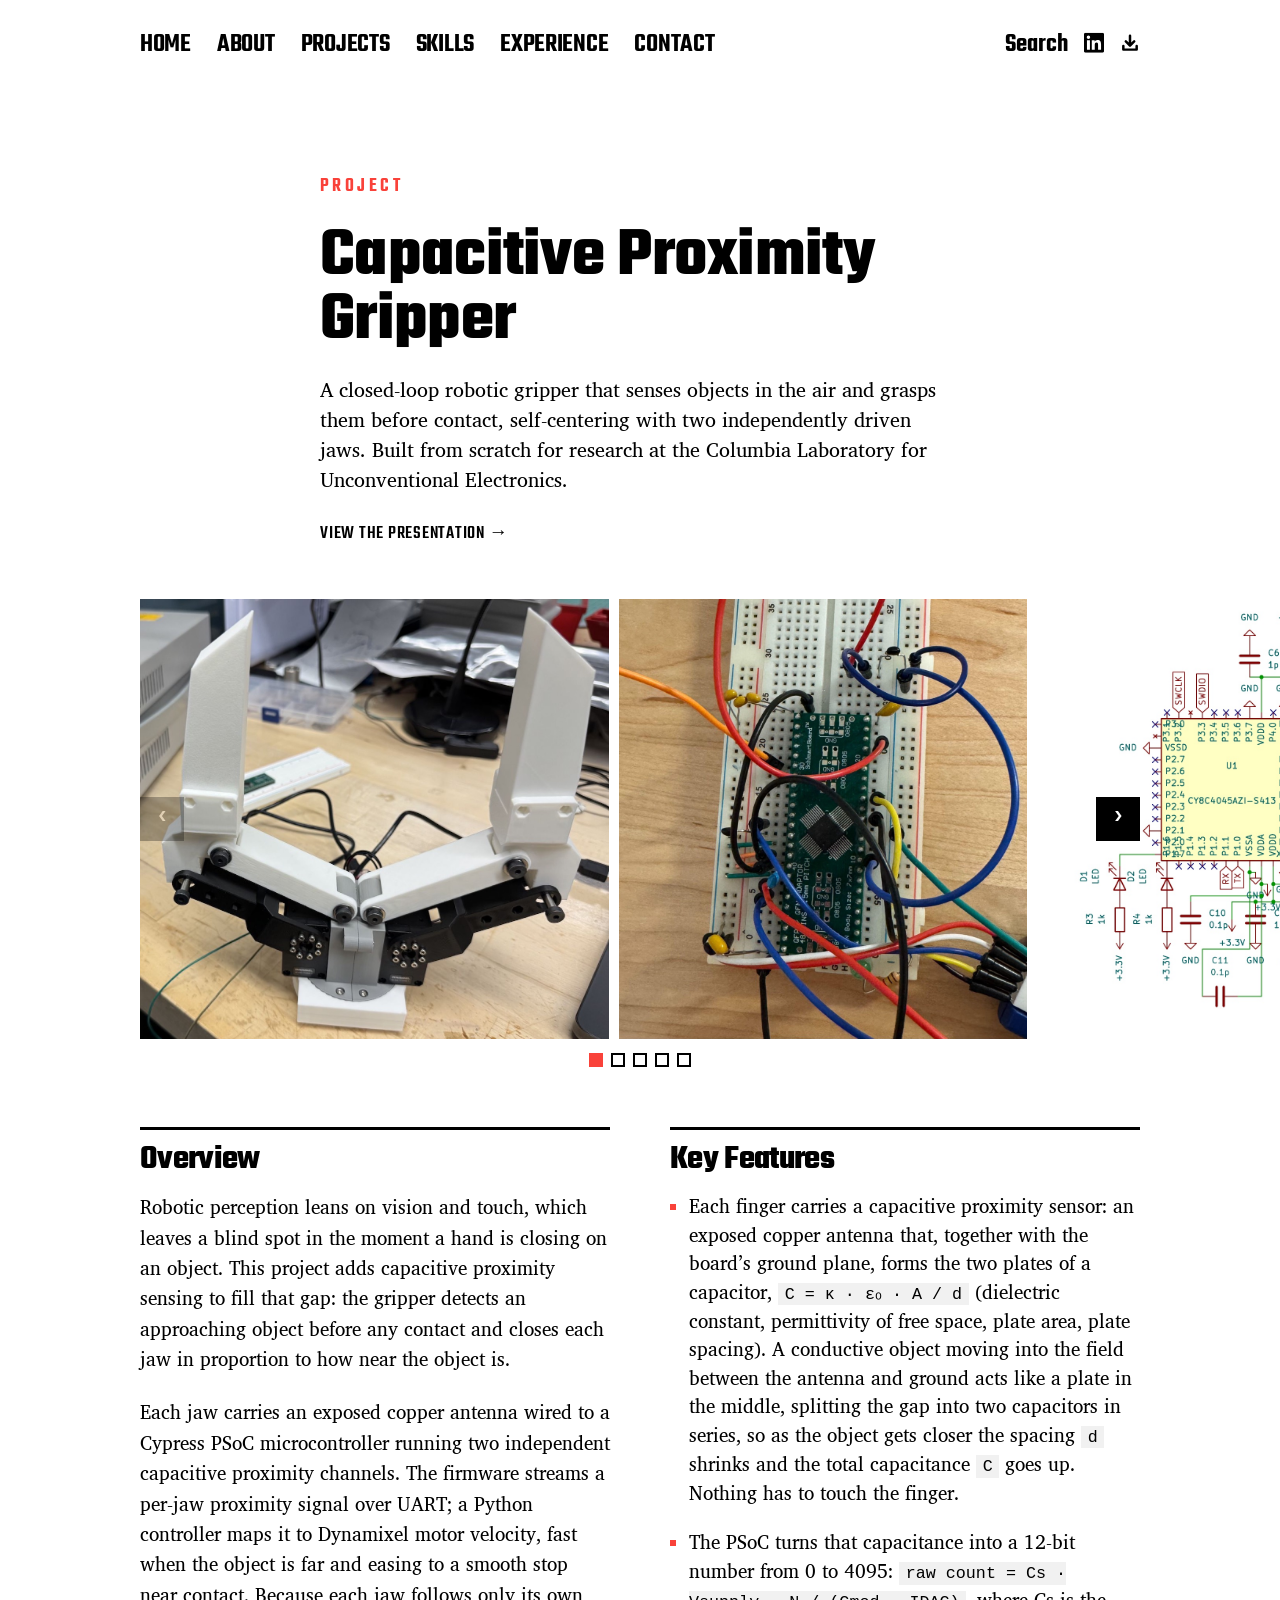
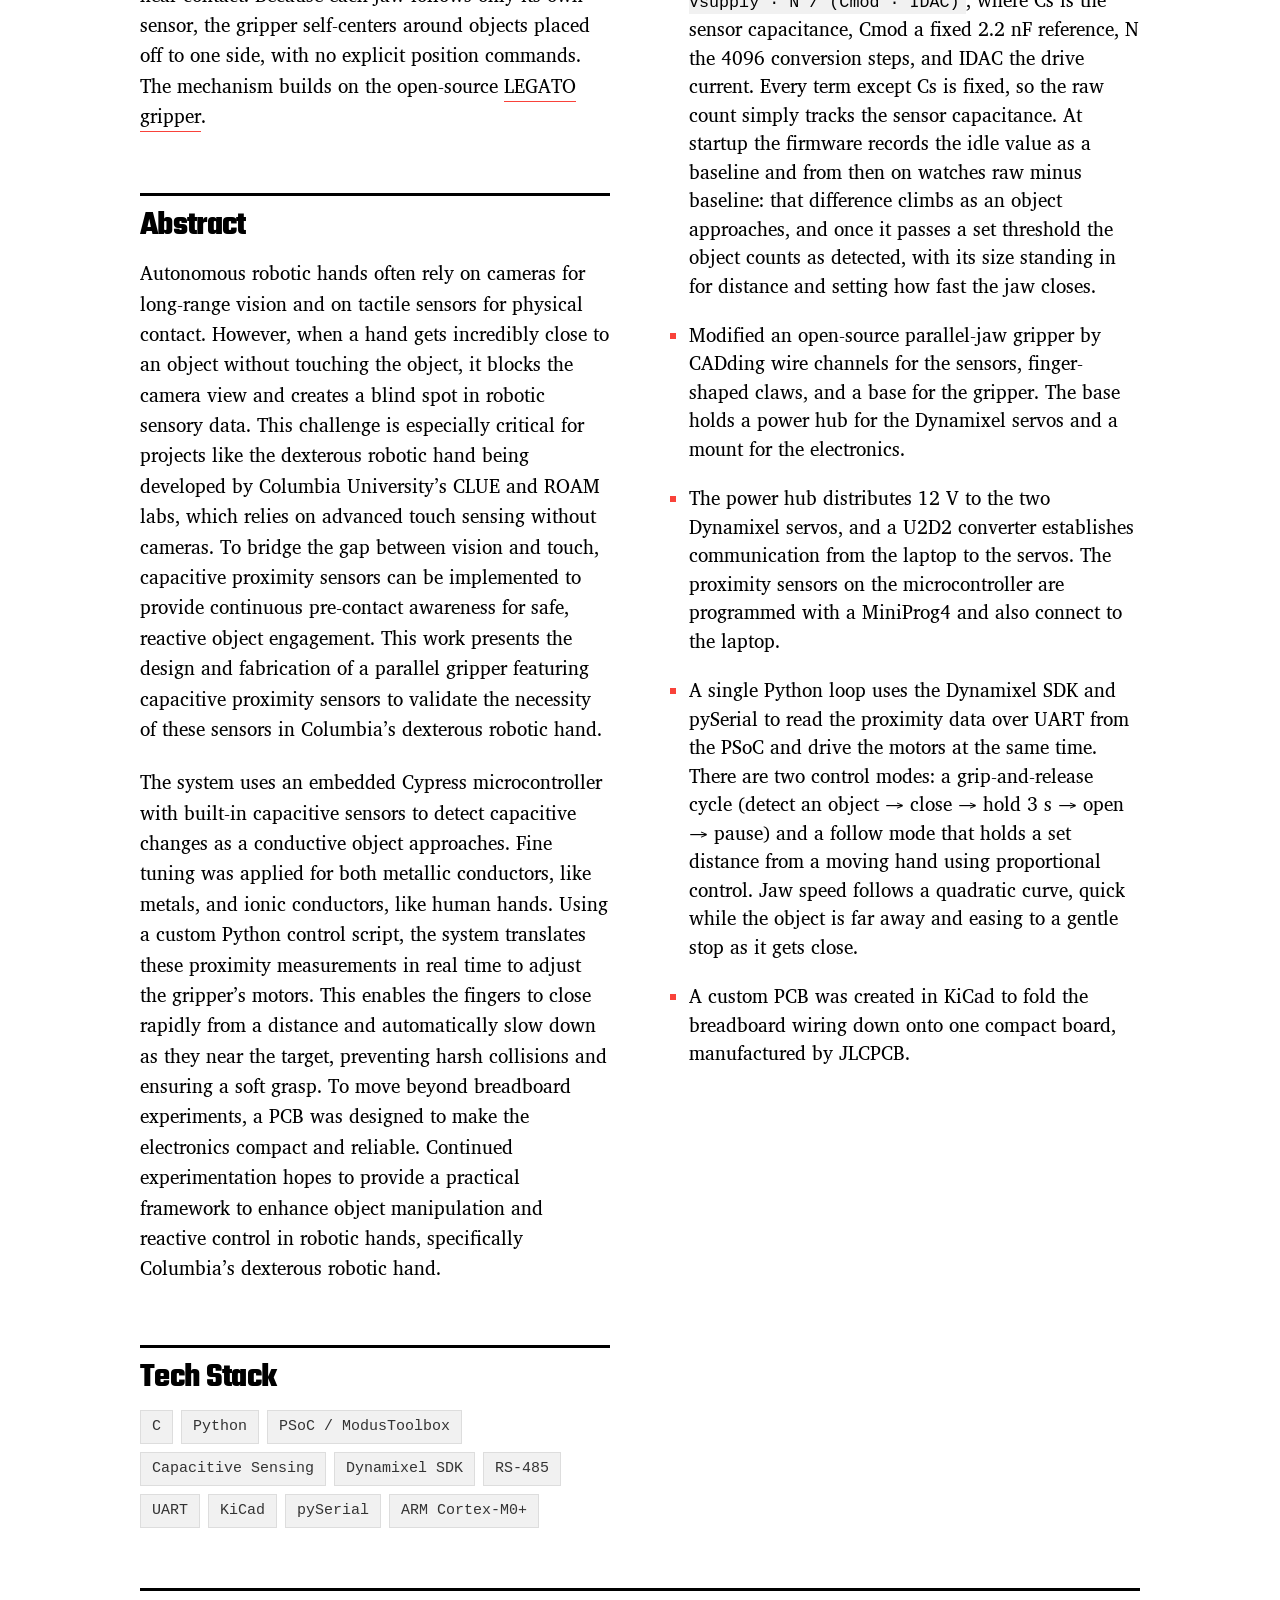
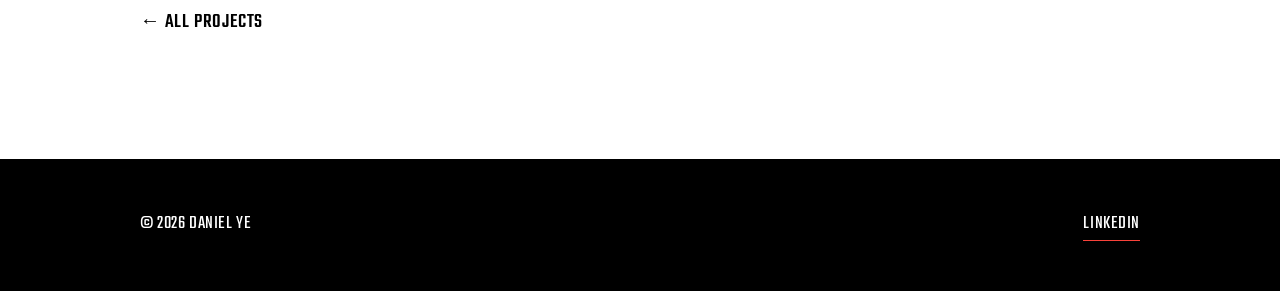
==== commit 7fda06e5: "Gripper: PCB bullet notes JLCPCB fab" ====
--- a/projects/capacitive-gripper.html
+++ b/projects/capacitive-gripper.html
@@ -109,7 +109,7 @@
 						<li>Modified an open-source parallel-jaw gripper by CADding wire channels for the sensors, finger-shaped claws, and a base for the gripper. The base holds a power hub for the Dynamixel servos and a mount for the electronics.</li>
 						<li>The power hub distributes 12&nbsp;V to the two Dynamixel servos, and a U2D2 converter establishes communication from the laptop to the servos. The proximity sensors on the microcontroller are programmed with a MiniProg4 and also connect to the laptop.</li>
 						<li>A single Python loop uses the Dynamixel SDK and pySerial to read the proximity data over UART from the PSoC and drive the motors at the same time. There are two control modes: a grip-and-release cycle (detect an object &rarr; close &rarr; hold 3 s &rarr; open &rarr; pause) and a follow mode that holds a set distance from a moving hand using proportional control. Jaw speed follows a quadratic curve, quick while the object is far away and easing to a gentle stop as it gets close.</li>
-						<li>A custom PCB was created in KiCad to fold the breadboard wiring down onto one compact board.</li>
+						<li>A custom PCB was created in KiCad to fold the breadboard wiring down onto one compact board, manufactured by JLCPCB.</li>
 					</ul>
 				</div>
 			</div>
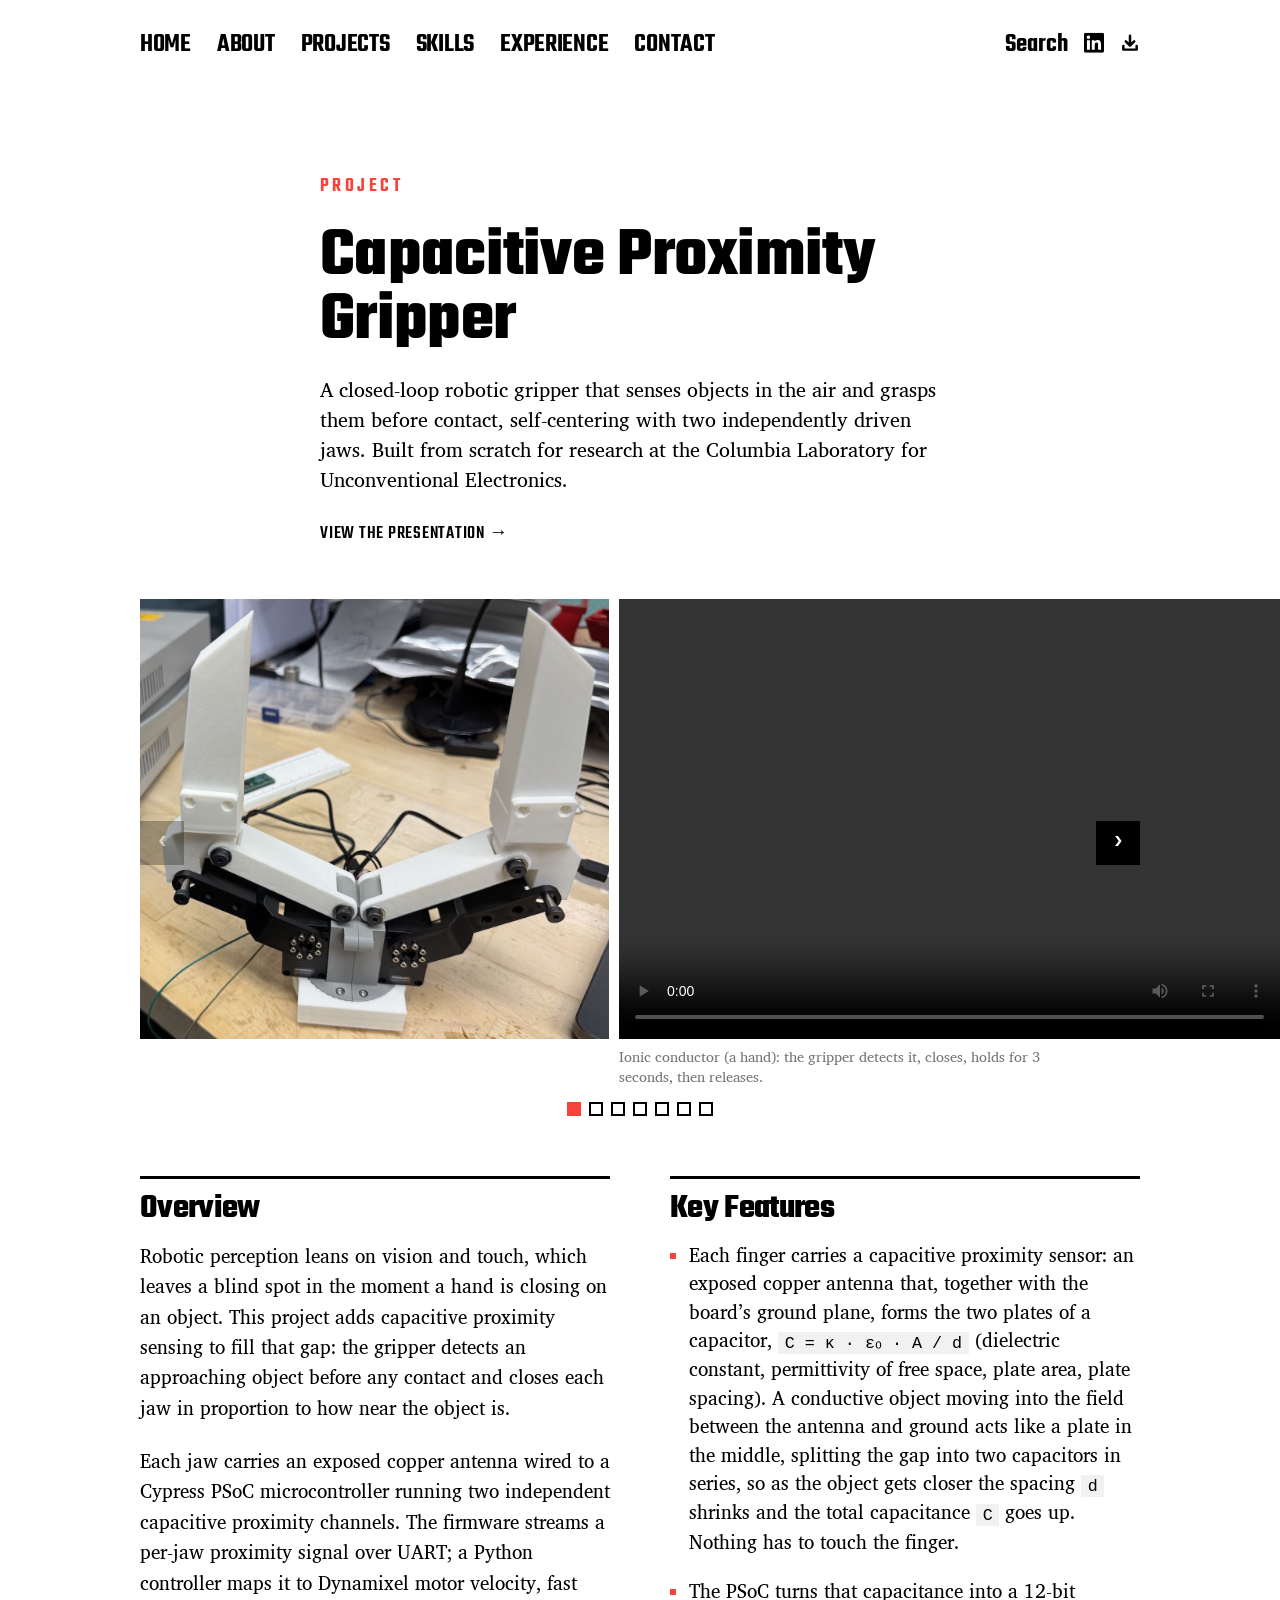
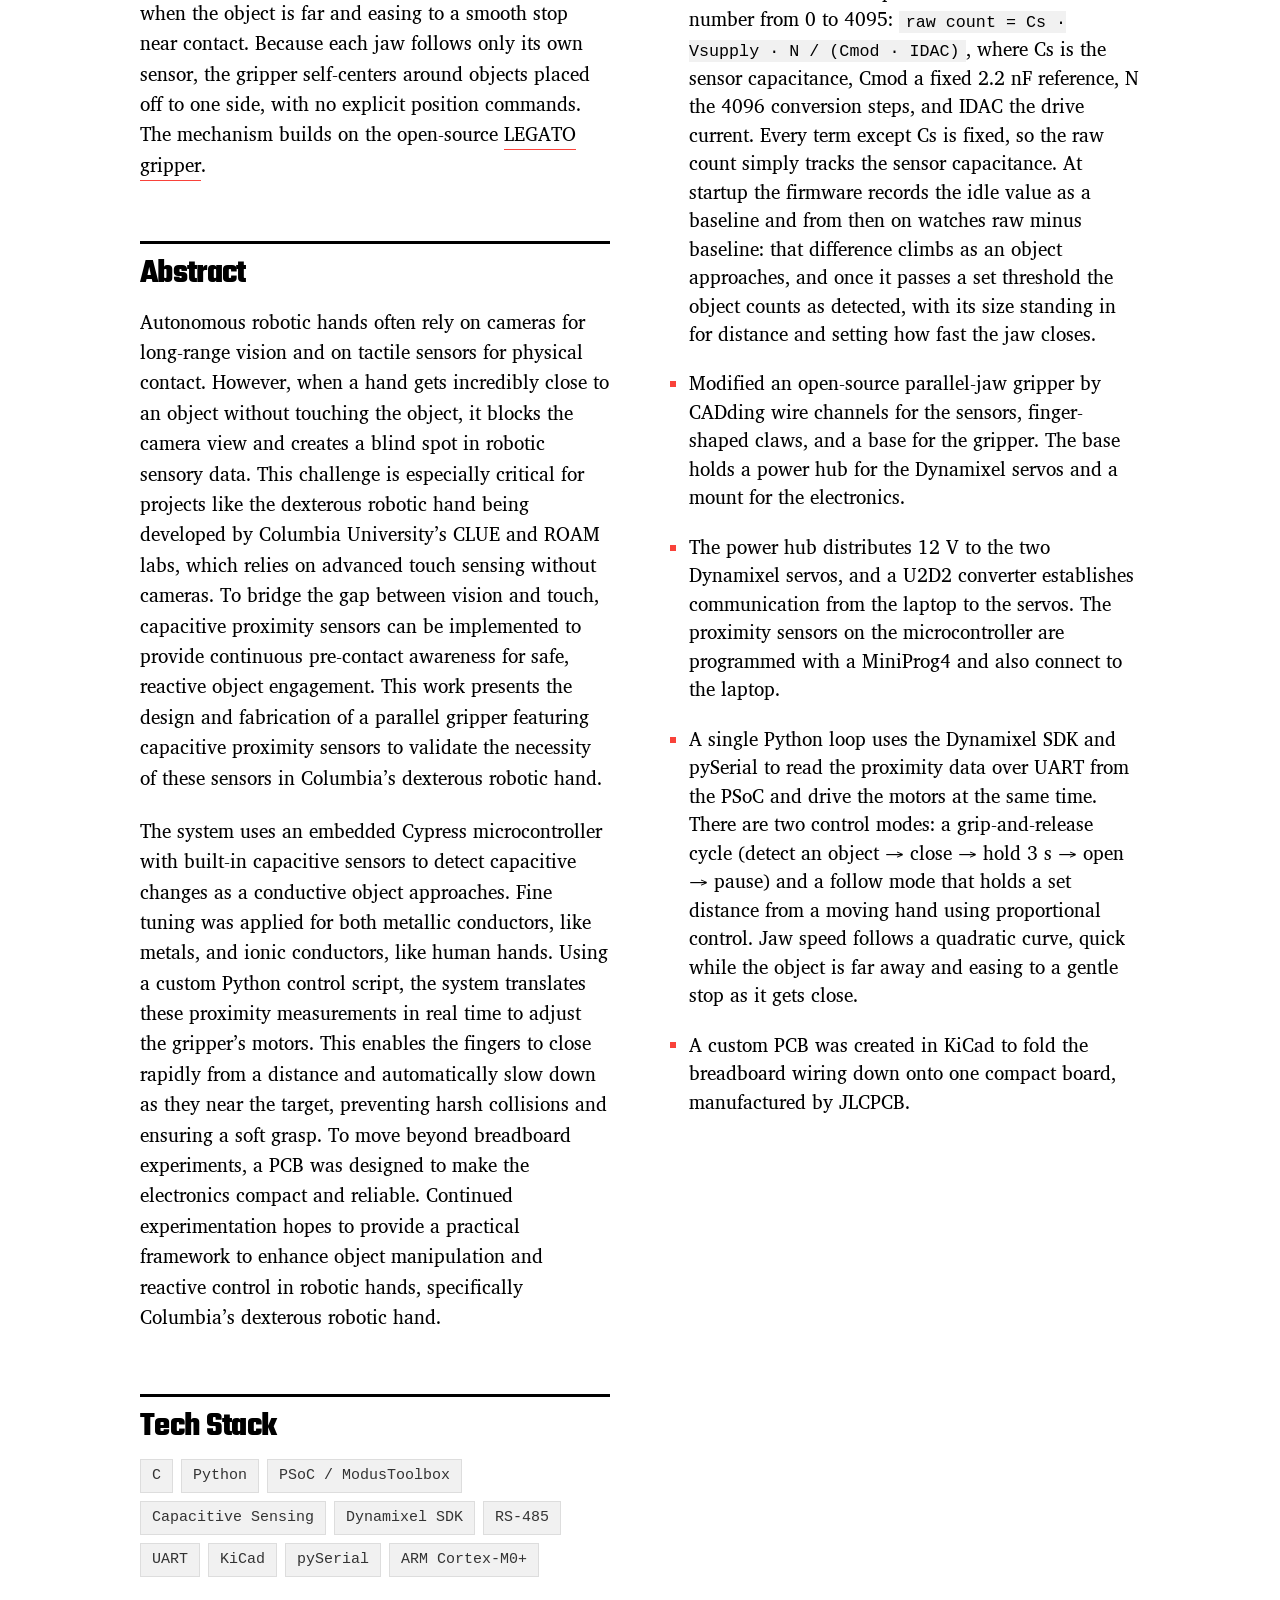
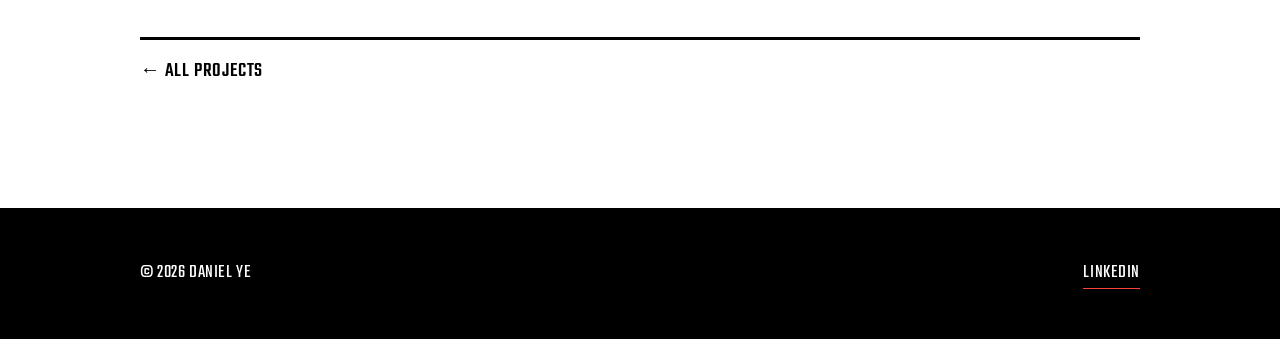
==== commit bc4fea38: "Gripper: add ionic and metallic conductor demo videos with captions - Two 960x540 clips (compressed " ====
--- a/projects/capacitive-gripper.html
+++ b/projects/capacitive-gripper.html
@@ -6,7 +6,7 @@
 	<title>Capacitive Proximity Gripper - Daniel Ye</title>
 	<meta name="description" content="A closed-loop robotic gripper that uses capacitive proximity sensing to detect and grasp objects before contact, self-centering with two independently driven jaws. Research at Columbia's CLUE lab.">
 	<link rel="preload" as="font" type="font/woff2" href="../fonts/teko-700.woff2" crossorigin>
-	<link rel="stylesheet" href="../css/style.css?v=6">
+	<link rel="stylesheet" href="../css/style.css?v=8">
 </head>
 <body data-home="../index.html">
 
@@ -56,6 +56,14 @@
 						<div class="carousel-track">
 							<figure class="carousel-slide">
 								<img src="../img/gripper.jpeg" alt="The gripper: two white 3D-printed jaws on Dynamixel servos, mounted on a rotating base" width="1200" height="1125">
+							</figure>
+							<figure class="carousel-slide carousel-slide--caption">
+								<video src="../img/gripper-ionic.mp4" controls playsinline preload="metadata" width="960" height="540"></video>
+								<figcaption>Ionic conductor (a hand): the gripper detects it, closes, holds for 3 seconds, then releases.</figcaption>
+							</figure>
+							<figure class="carousel-slide carousel-slide--caption">
+								<video src="../img/gripper-metallic.mp4" controls playsinline preload="metadata" width="960" height="540"></video>
+								<figcaption>Metallic conductor: the gripper detects it, closes, holds for 3 seconds, then releases.</figcaption>
 							</figure>
 							<figure class="carousel-slide">
 								<img src="../img/gripper-breadboard.jpeg" alt="The PSoC on a QFN breakout board wired up on a breadboard for bring-up" width="1111" height="1200">
--- a/css/style.css
+++ b/css/style.css
@@ -522,6 +522,13 @@
 }
 .btn:hover,
 .btn:focus { background: var(--accent); }
+.btn:disabled { opacity: .5; cursor: default; }
+.btn:disabled:hover { background: var(--black); }
+
+.form-status { margin: 0; font-size: 1.6rem; }
+.form-status[data-state="ok"] { color: var(--black); font-weight: 700; }
+.form-status[data-state="err"] { color: var(--accent); font-weight: 700; }
+.form-status[data-state="pending"] { color: var(--gray); }
 
 .info-grid {
 	display: grid;
@@ -649,21 +656,24 @@
 .carousel--gallery .carousel-track {
 	gap: clamp(.5rem, 1.2vw, 1rem);
 	padding-inline: max(var(--gutter), calc(50vw - 50rem));
+	/* top-align so a slide with a caption can run taller than the rest */
+	align-items: flex-start;
 	/* when the images don't fill the width, sit them centred; `safe` keeps
 	   the start reachable once there are enough to overflow and scroll */
 	justify-content: safe center;
 }
 .carousel--gallery .carousel-slide {
 	flex: 0 0 auto;
+	display: flex;
+	flex-direction: column;
 	width: auto;
-	height: clamp(24rem, 60vw, 44rem);
 	scroll-snap-align: start;
 }
 .carousel--gallery .carousel-slide img,
 .carousel--gallery .carousel-slide video,
 .carousel--gallery .carousel-slide iframe {
 	width: auto;
-	height: 100%;
+	height: clamp(24rem, 60vw, 44rem);
 	max-width: 90vw;
 	aspect-ratio: auto;
 	object-fit: contain;
@@ -672,10 +682,19 @@
 /* iframes have no intrinsic size; a <video> keeps its own aspect ratio
    (aspect-ratio:auto above) once the file's dimensions load */
 .carousel--gallery .carousel-slide iframe { aspect-ratio: 16 / 9; }
+.carousel--gallery .carousel-slide figcaption {
+	margin-top: .8rem;
+	max-width: min(46rem, 88vw);
+	font-size: 1.45rem;
+	line-height: 1.4;
+	color: var(--gray);
+}
 .carousel--gallery .carousel-prev { left: max(1rem, calc(50vw - 50rem)); }
 .carousel--gallery .carousel-next { right: max(1rem, calc(50vw - 50rem)); }
 @media (max-width: 40rem) {
-	.carousel--gallery .carousel-slide { height: 80vw; }
+	.carousel--gallery .carousel-slide img,
+	.carousel--gallery .carousel-slide video,
+	.carousel--gallery .carousel-slide iframe { height: 80vw; }
 }
 .carousel-arrow {
 	position: absolute;
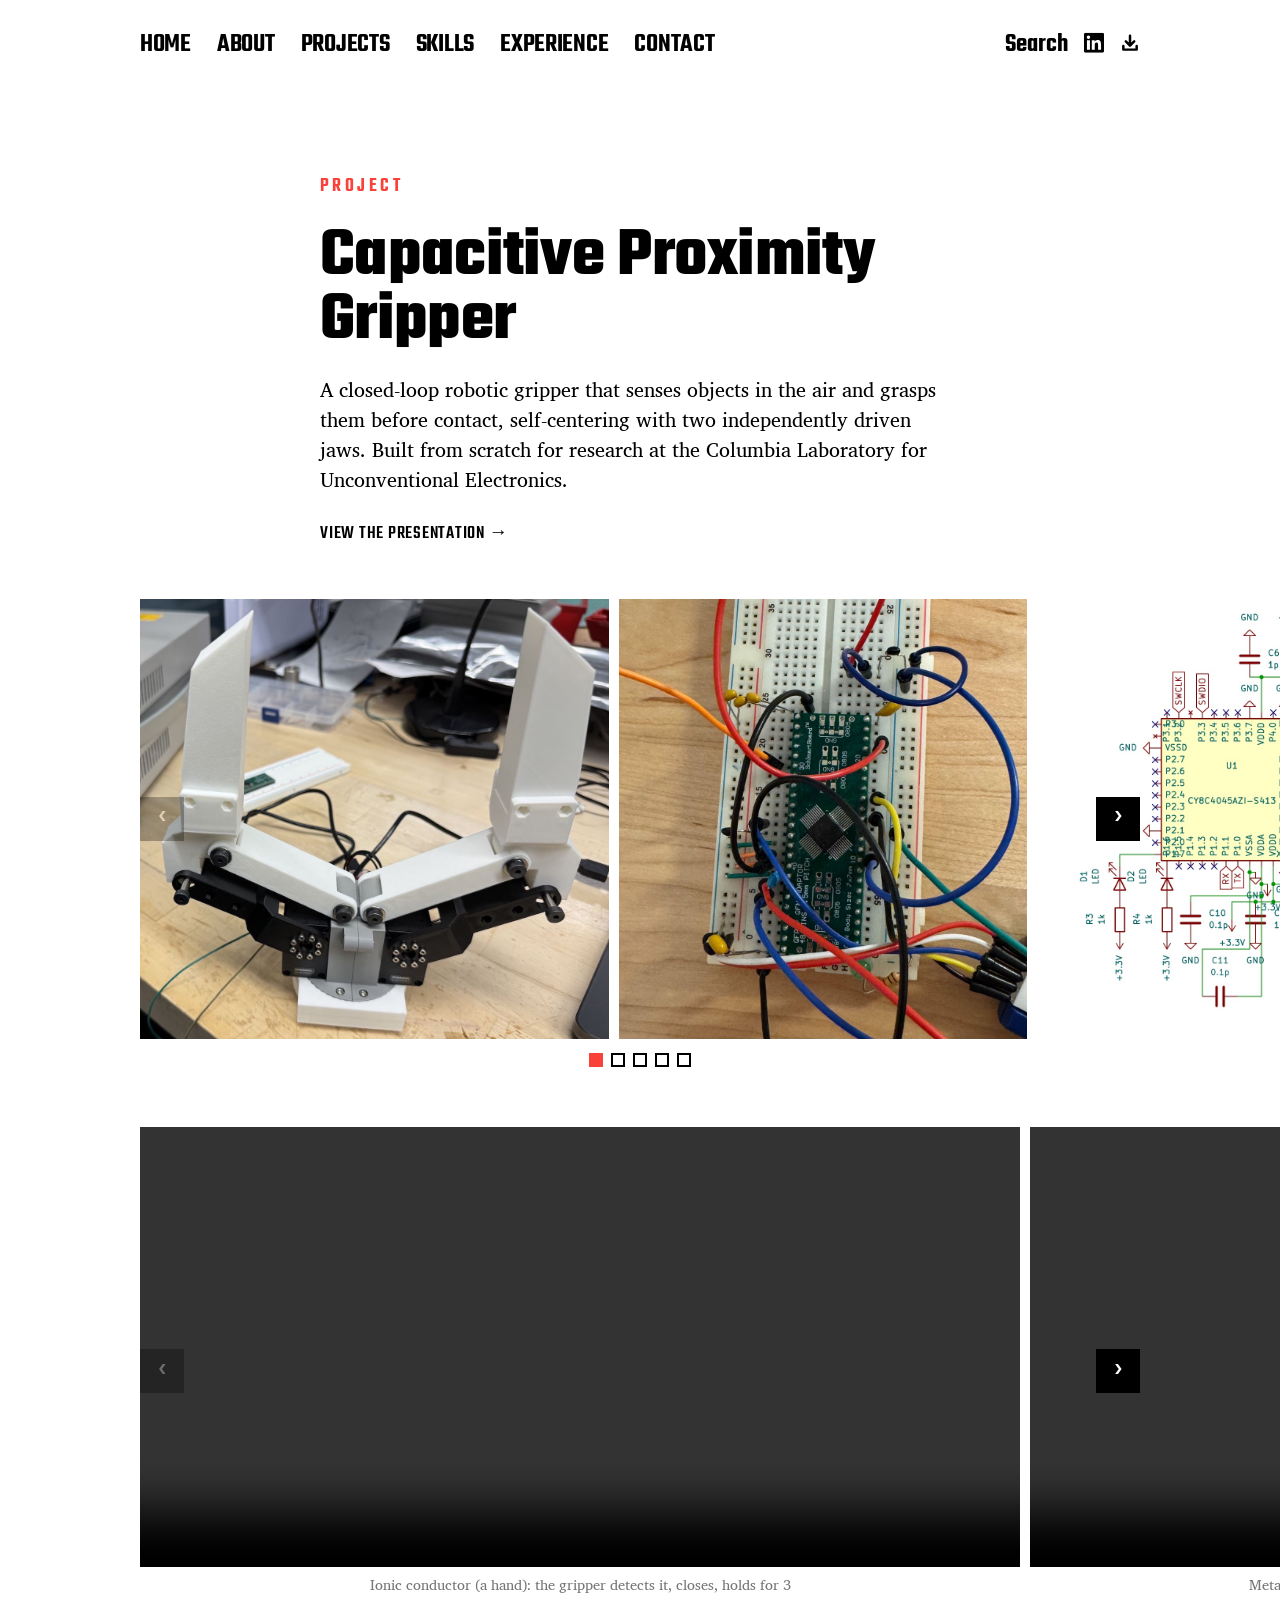
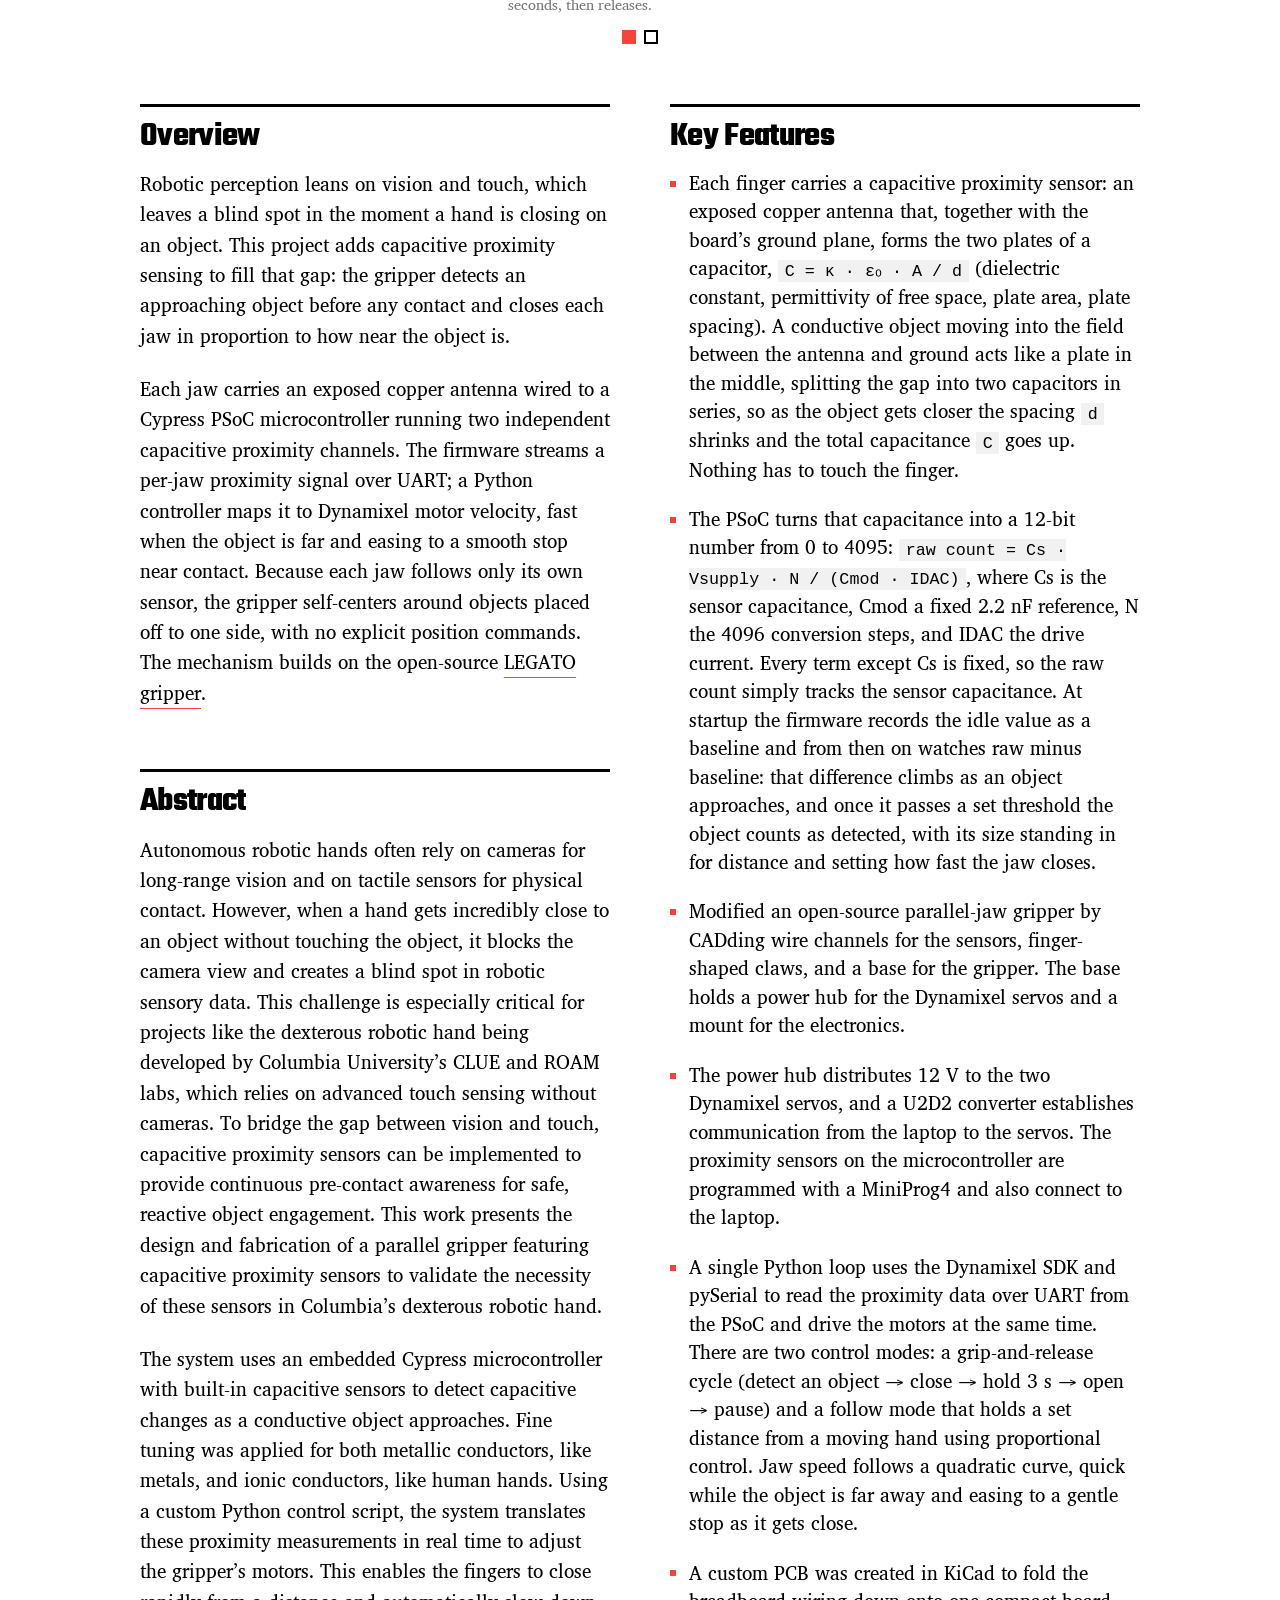
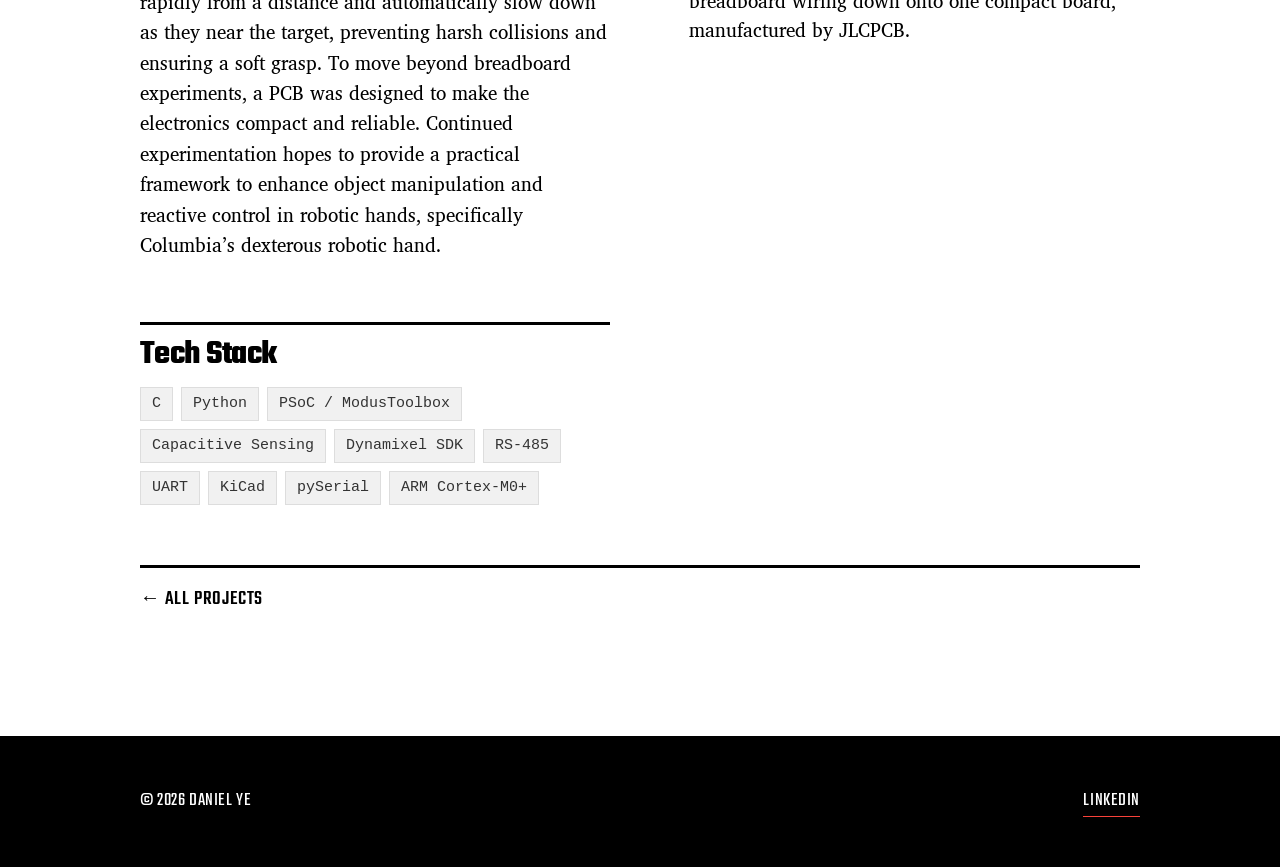
==== commit 2d8a1f9f: "Gripper: split the demo videos into their own carousel; centre captions - The two conductor-demo cli" ====
--- a/projects/capacitive-gripper.html
+++ b/projects/capacitive-gripper.html
@@ -6,7 +6,7 @@
 	<title>Capacitive Proximity Gripper - Daniel Ye</title>
 	<meta name="description" content="A closed-loop robotic gripper that uses capacitive proximity sensing to detect and grasp objects before contact, self-centering with two independently driven jaws. Research at Columbia's CLUE lab.">
 	<link rel="preload" as="font" type="font/woff2" href="../fonts/teko-700.woff2" crossorigin>
-	<link rel="stylesheet" href="../css/style.css?v=8">
+	<link rel="stylesheet" href="../css/style.css?v=9">
 </head>
 <body data-home="../index.html">
 
@@ -57,14 +57,6 @@
 							<figure class="carousel-slide">
 								<img src="../img/gripper.jpeg" alt="The gripper: two white 3D-printed jaws on Dynamixel servos, mounted on a rotating base" width="1200" height="1125">
 							</figure>
-							<figure class="carousel-slide carousel-slide--caption">
-								<video src="../img/gripper-ionic.mp4" controls playsinline preload="metadata" width="960" height="540"></video>
-								<figcaption>Ionic conductor (a hand): the gripper detects it, closes, holds for 3 seconds, then releases.</figcaption>
-							</figure>
-							<figure class="carousel-slide carousel-slide--caption">
-								<video src="../img/gripper-metallic.mp4" controls playsinline preload="metadata" width="960" height="540"></video>
-								<figcaption>Metallic conductor: the gripper detects it, closes, holds for 3 seconds, then releases.</figcaption>
-							</figure>
 							<figure class="carousel-slide">
 								<img src="../img/gripper-breadboard.jpeg" alt="The PSoC on a QFN breakout board wired up on a breadboard for bring-up" width="1111" height="1200">
 							</figure>
@@ -83,6 +75,26 @@
 					<button type="button" class="carousel-arrow carousel-next" aria-label="Next slide">&rsaquo;</button>
 				</div>
 				<div class="carousel-dots" aria-label="Choose slide"></div>
+			</div>
+
+			<div class="carousel carousel--gallery" id="gripper-demos-carousel">
+				<div class="carousel-frame">
+					<div class="carousel-viewport">
+						<div class="carousel-track">
+							<figure class="carousel-slide carousel-slide--caption">
+								<video src="../img/gripper-ionic.mp4" controls playsinline preload="metadata" width="960" height="540"></video>
+								<figcaption>Ionic conductor (a hand): the gripper detects it, closes, holds for 3 seconds, then releases.</figcaption>
+							</figure>
+							<figure class="carousel-slide carousel-slide--caption">
+								<video src="../img/gripper-metallic.mp4" controls playsinline preload="metadata" width="960" height="540"></video>
+								<figcaption>Metallic conductor: the gripper detects it, closes, holds for 3 seconds, then releases.</figcaption>
+							</figure>
+						</div>
+					</div>
+					<button type="button" class="carousel-arrow carousel-prev" aria-label="Previous demo">&lsaquo;</button>
+					<button type="button" class="carousel-arrow carousel-next" aria-label="Next demo">&rsaquo;</button>
+				</div>
+				<div class="carousel-dots" aria-label="Choose demo"></div>
 			</div>
 
 			<div class="project-cols">
--- a/css/style.css
+++ b/css/style.css
@@ -683,11 +683,12 @@
    (aspect-ratio:auto above) once the file's dimensions load */
 .carousel--gallery .carousel-slide iframe { aspect-ratio: 16 / 9; }
 .carousel--gallery .carousel-slide figcaption {
-	margin-top: .8rem;
+	margin: .8rem auto 0;
 	max-width: min(46rem, 88vw);
 	font-size: 1.45rem;
 	line-height: 1.4;
 	color: var(--gray);
+	text-align: center;
 }
 .carousel--gallery .carousel-prev { left: max(1rem, calc(50vw - 50rem)); }
 .carousel--gallery .carousel-next { right: max(1rem, calc(50vw - 50rem)); }
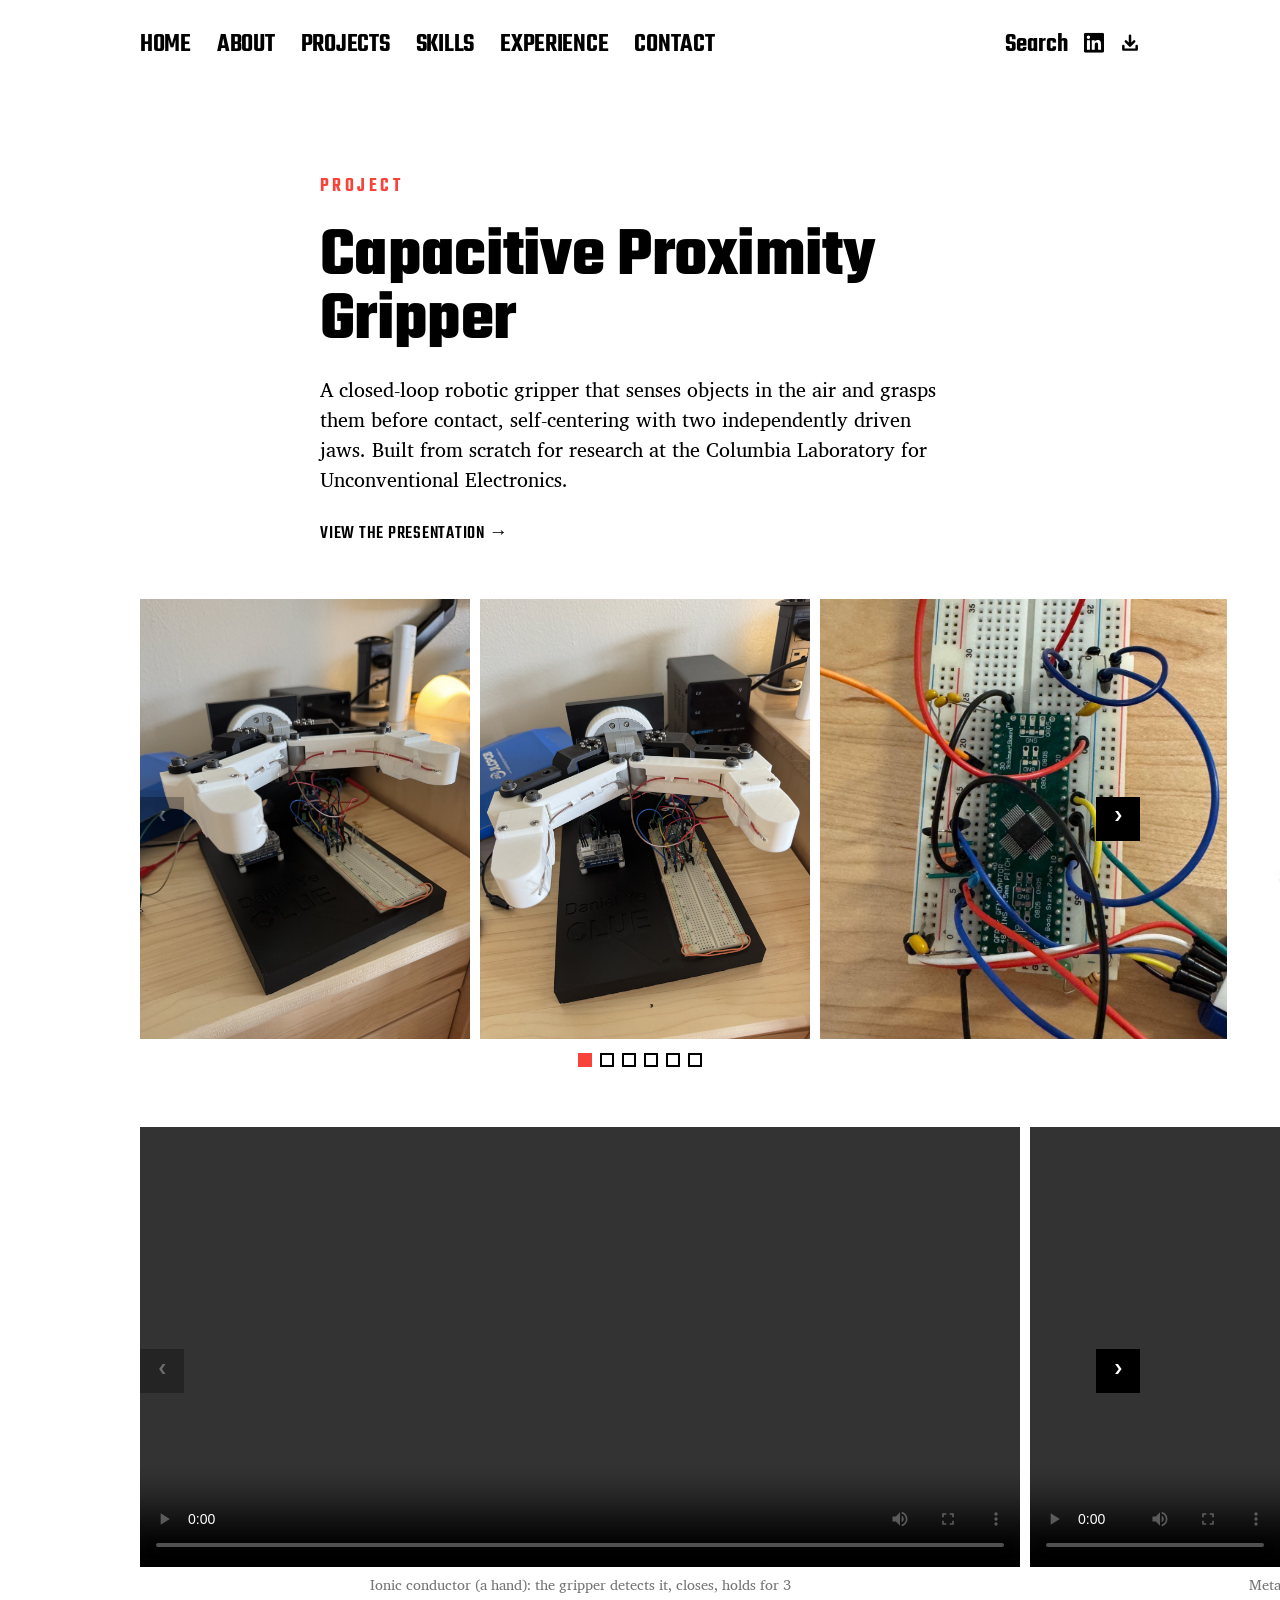
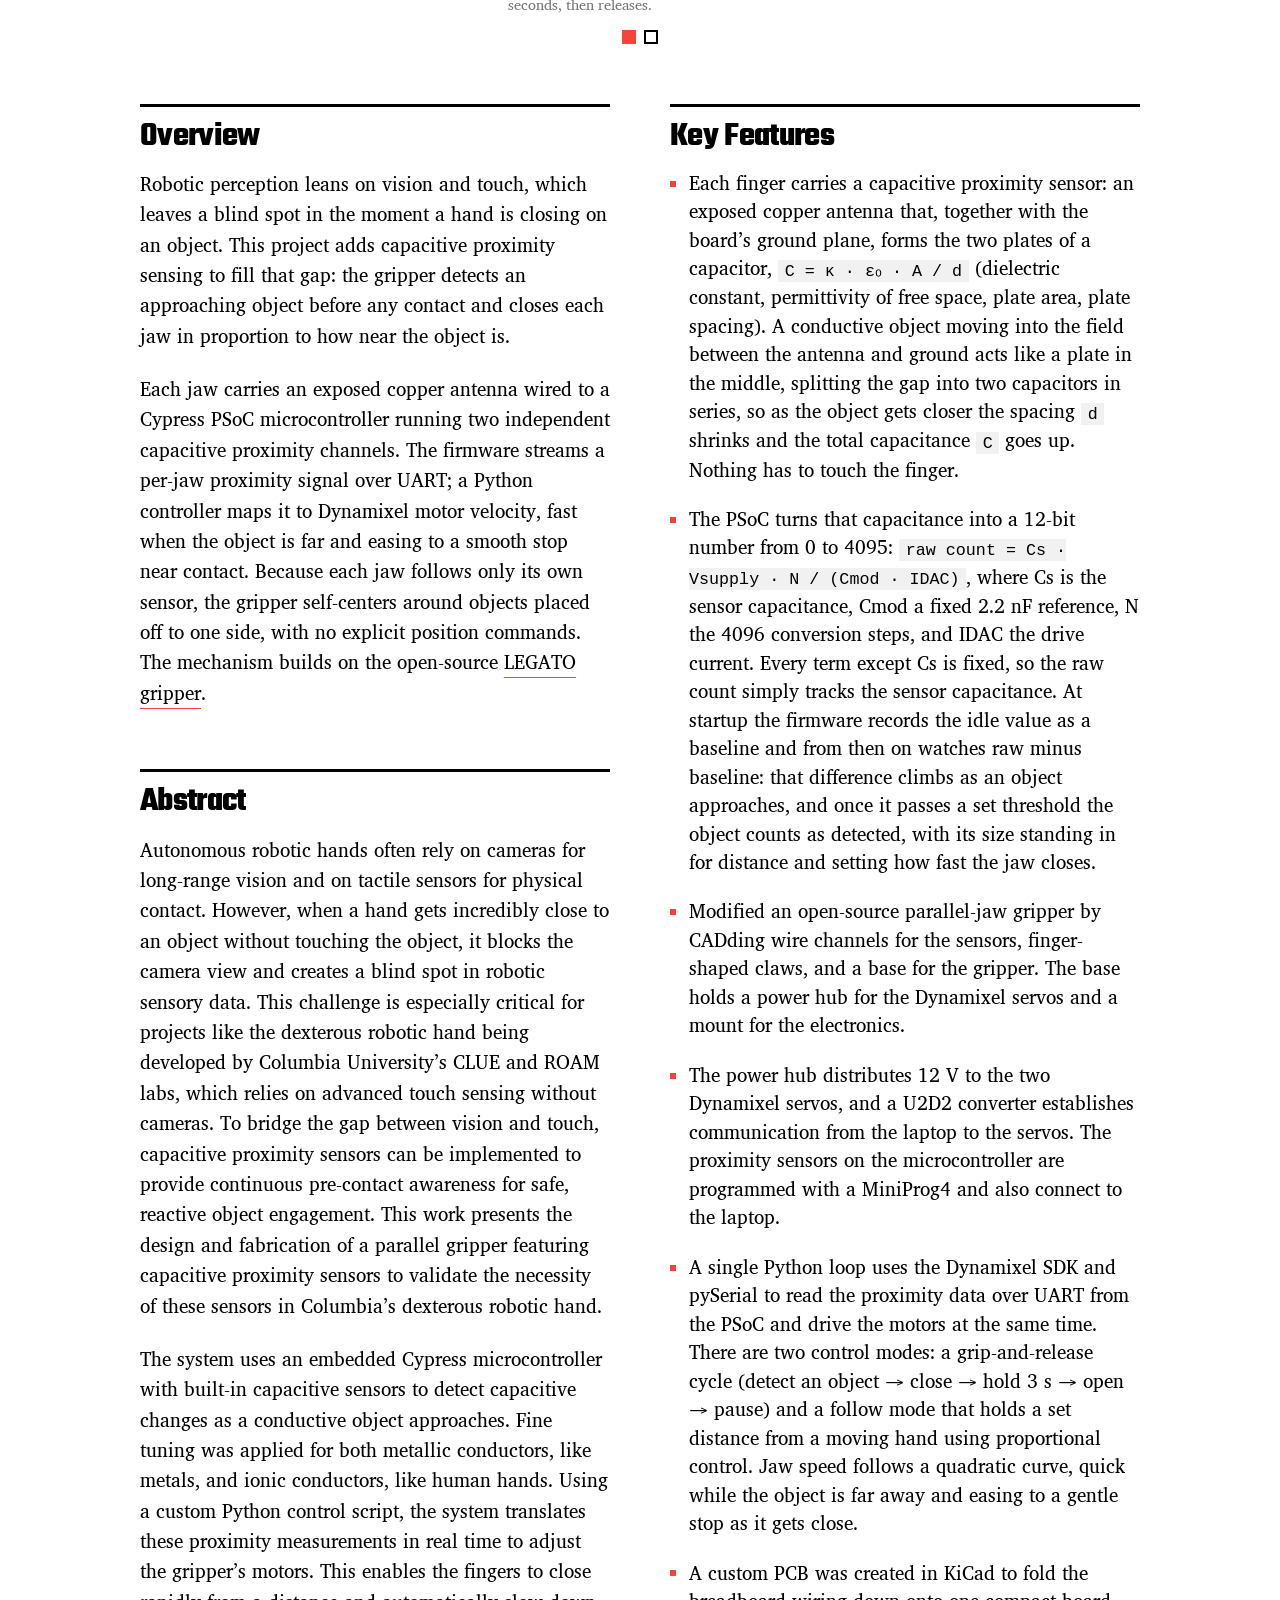
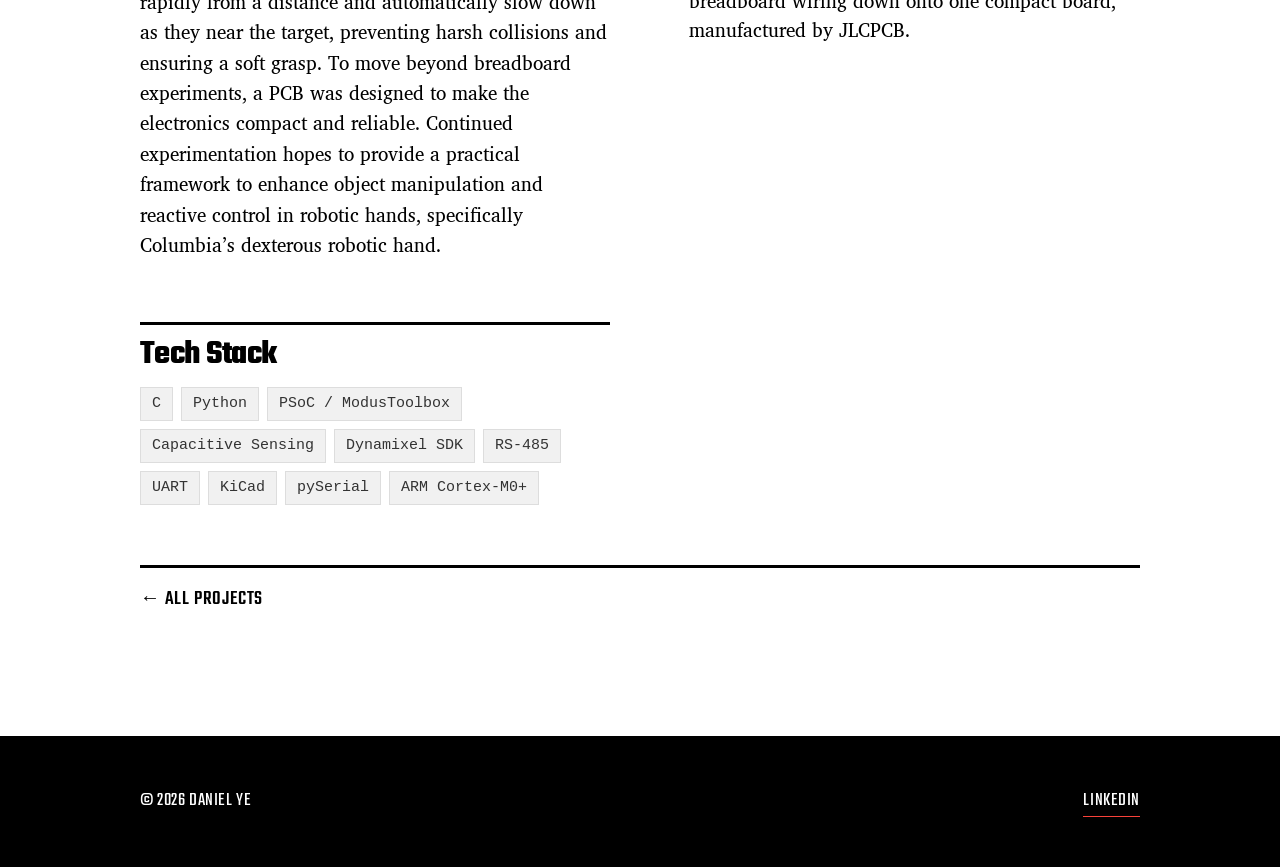
==== commit 0f3a6f29: "Gripper: lead the carousel with two photos of the assembled rig - New gripper-setup / gripper-setup-" ====
--- a/projects/capacitive-gripper.html
+++ b/projects/capacitive-gripper.html
@@ -55,7 +55,10 @@
 					<div class="carousel-viewport">
 						<div class="carousel-track">
 							<figure class="carousel-slide">
-								<img src="../img/gripper.jpeg" alt="The gripper: two white 3D-printed jaws on Dynamixel servos, mounted on a rotating base" width="1200" height="1125">
+								<img src="../img/gripper-setup.jpeg" alt="The assembled gripper on its CLUE lab stand: white 3D-printed parallel jaws, the PSoC and power hub on a breadboard, wired to a bench supply" width="1200" height="1600">
+							</figure>
+							<figure class="carousel-slide">
+								<img src="../img/gripper-setup-2.jpeg" alt="Front view of the gripper with both jaws open, the breadboard electronics and bench supply behind it" width="1200" height="1600">
 							</figure>
 							<figure class="carousel-slide">
 								<img src="../img/gripper-breadboard.jpeg" alt="The PSoC on a QFN breakout board wired up on a breadboard for bring-up" width="1111" height="1200">
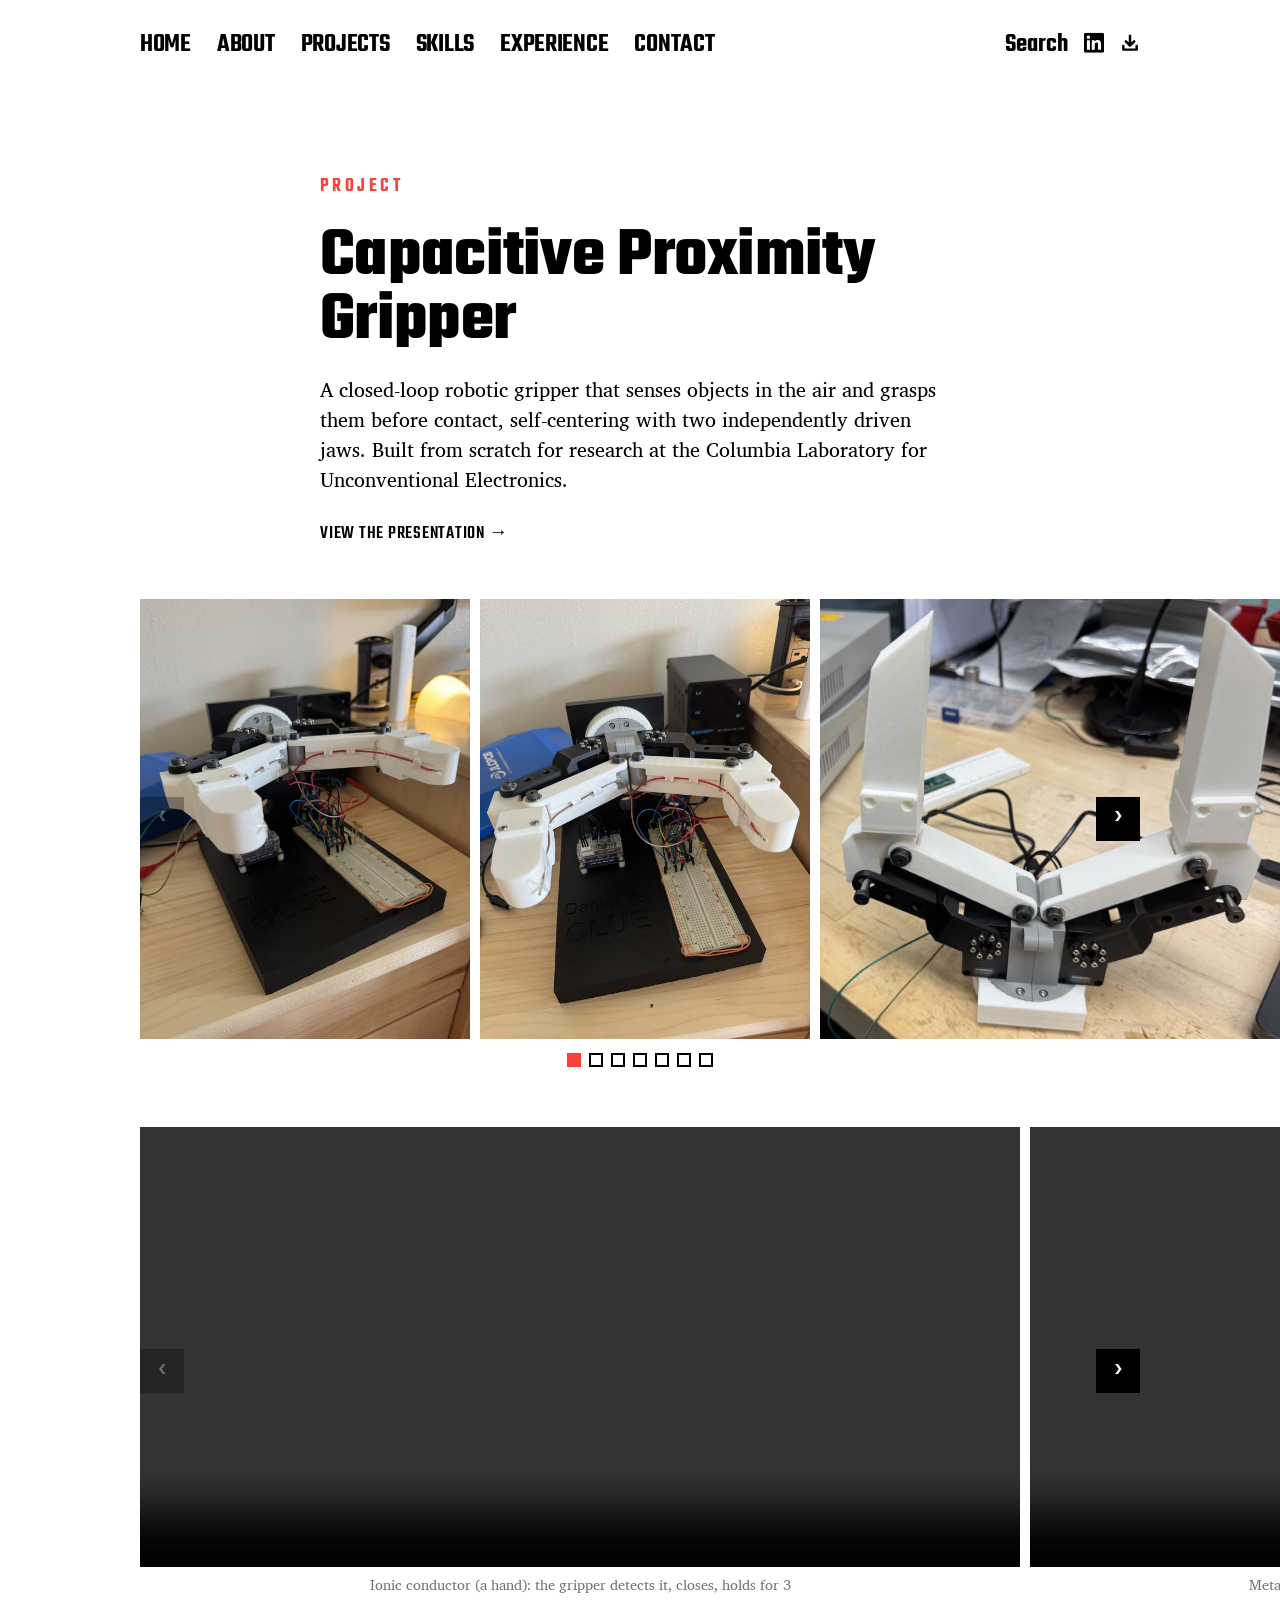
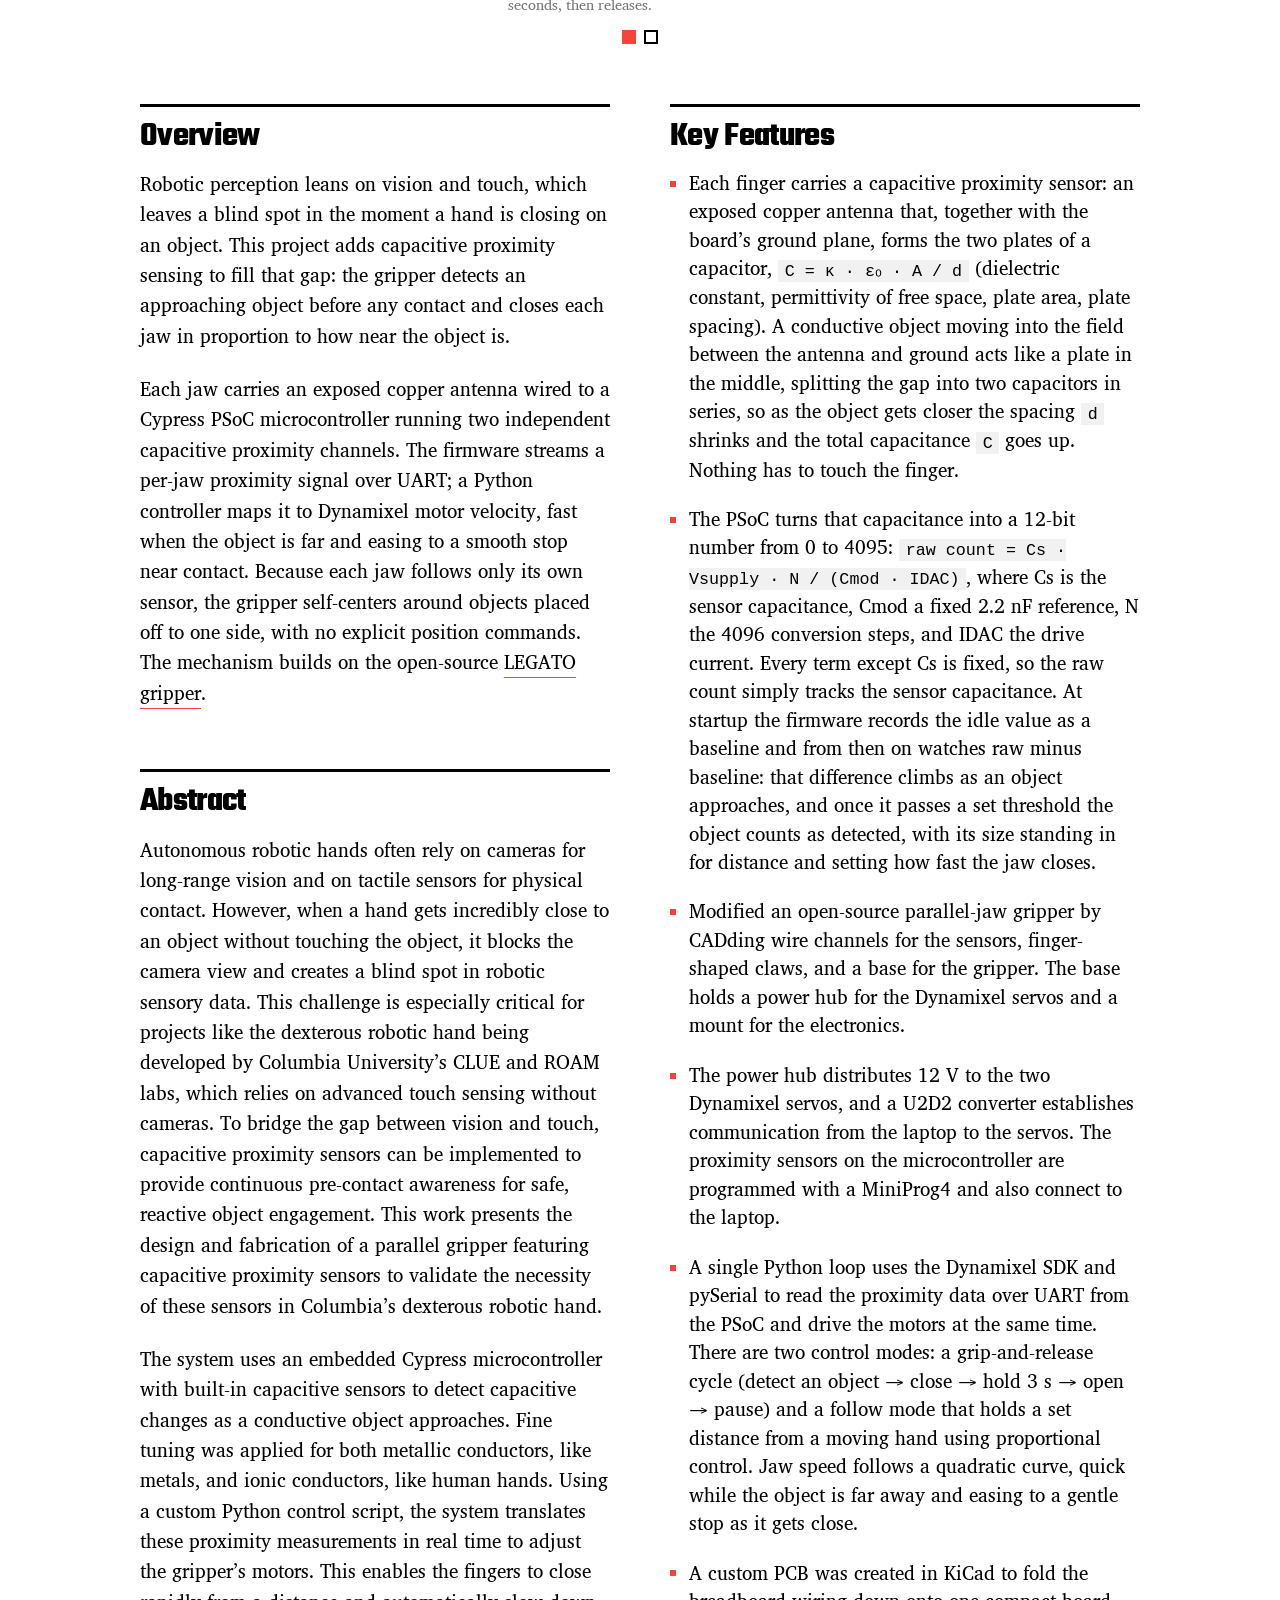
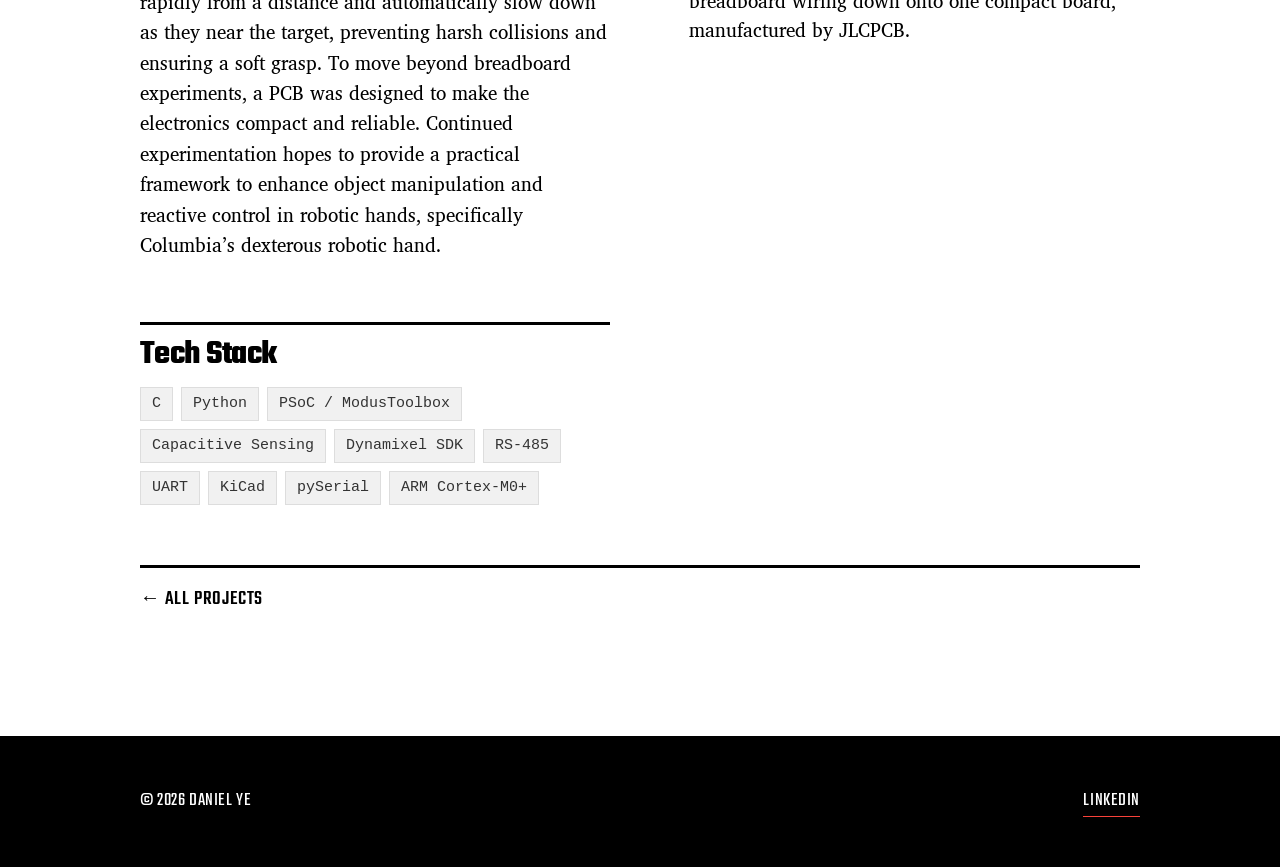
==== commit 58290095: "Gripper: keep the jaw close-up in the carousel as slide 3" ====
--- a/projects/capacitive-gripper.html
+++ b/projects/capacitive-gripper.html
@@ -59,6 +59,9 @@
 							</figure>
 							<figure class="carousel-slide">
 								<img src="../img/gripper-setup-2.jpeg" alt="Front view of the gripper with both jaws open, the breadboard electronics and bench supply behind it" width="1200" height="1600">
+							</figure>
+							<figure class="carousel-slide">
+								<img src="../img/gripper.jpeg" alt="The gripper: two white 3D-printed jaws on Dynamixel servos, mounted on a rotating base" width="1200" height="1125">
 							</figure>
 							<figure class="carousel-slide">
 								<img src="../img/gripper-breadboard.jpeg" alt="The PSoC on a QFN breakout board wired up on a breadboard for bring-up" width="1111" height="1200">
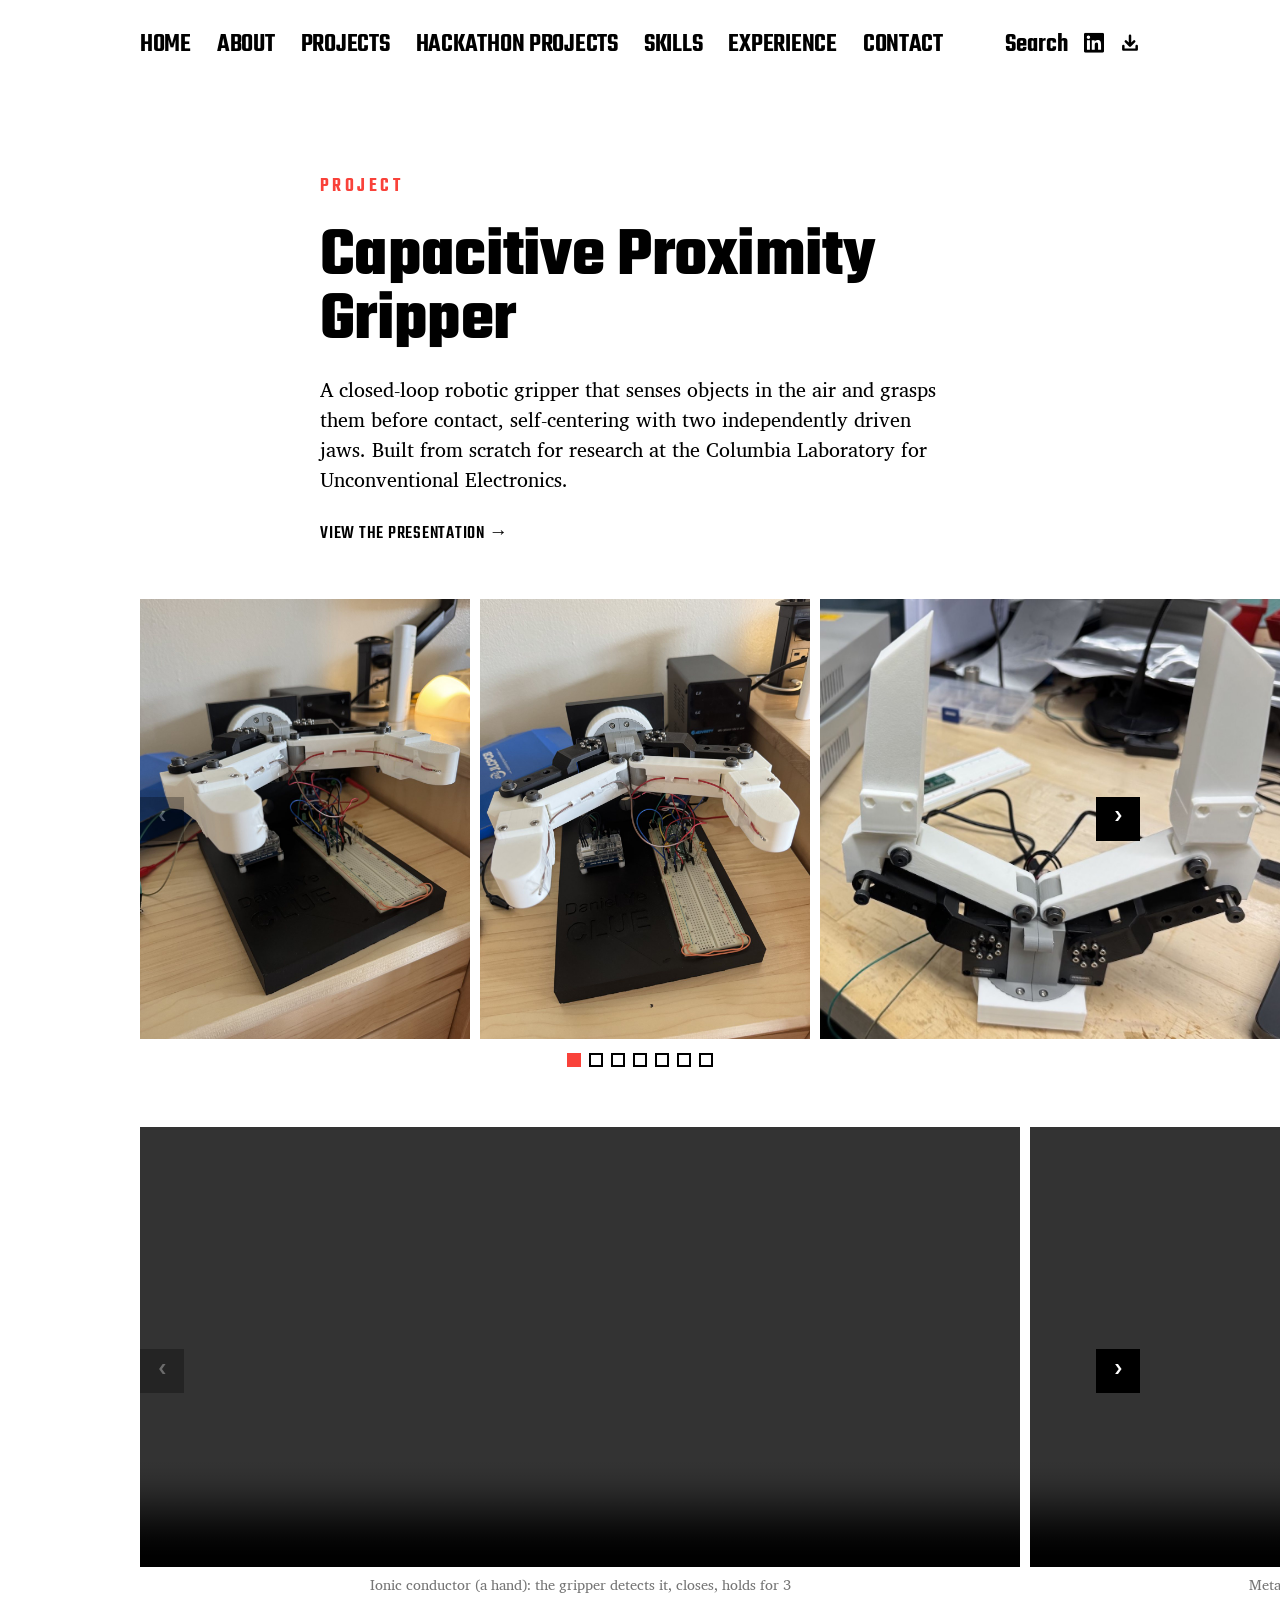
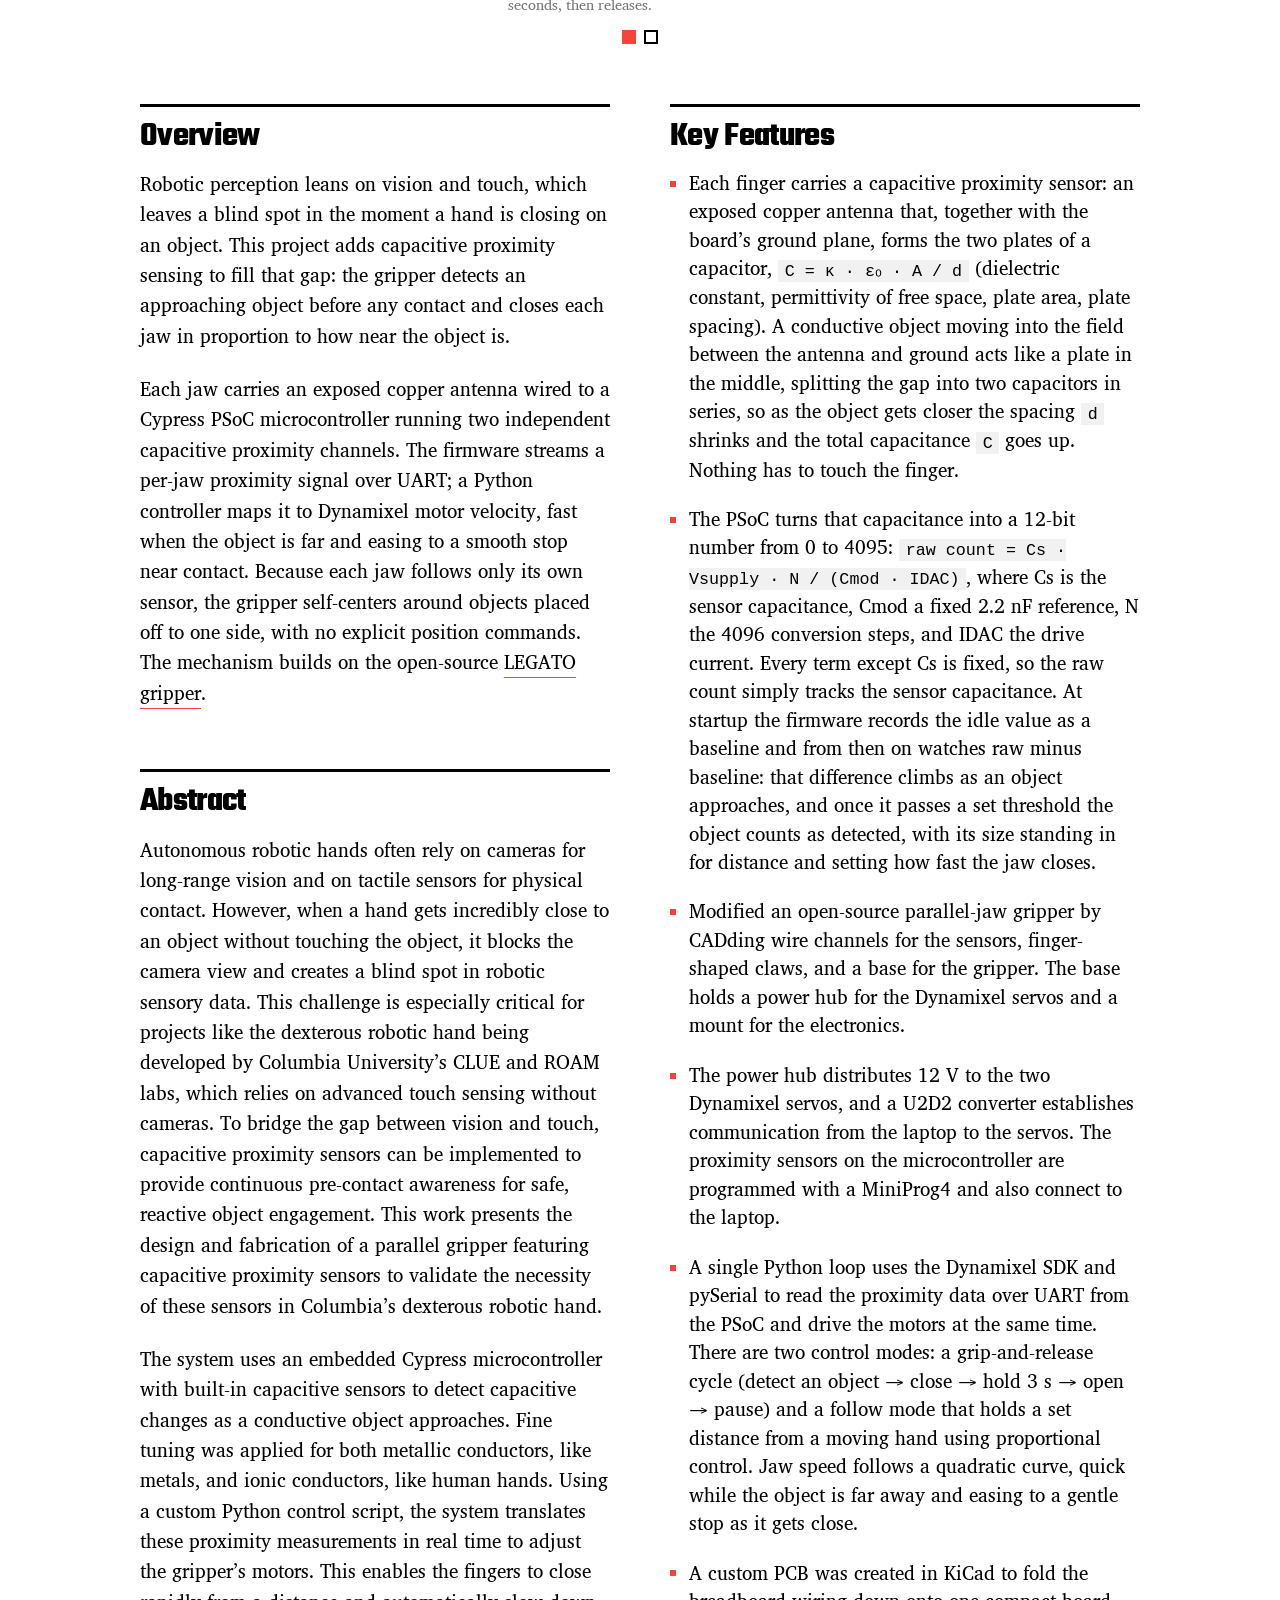
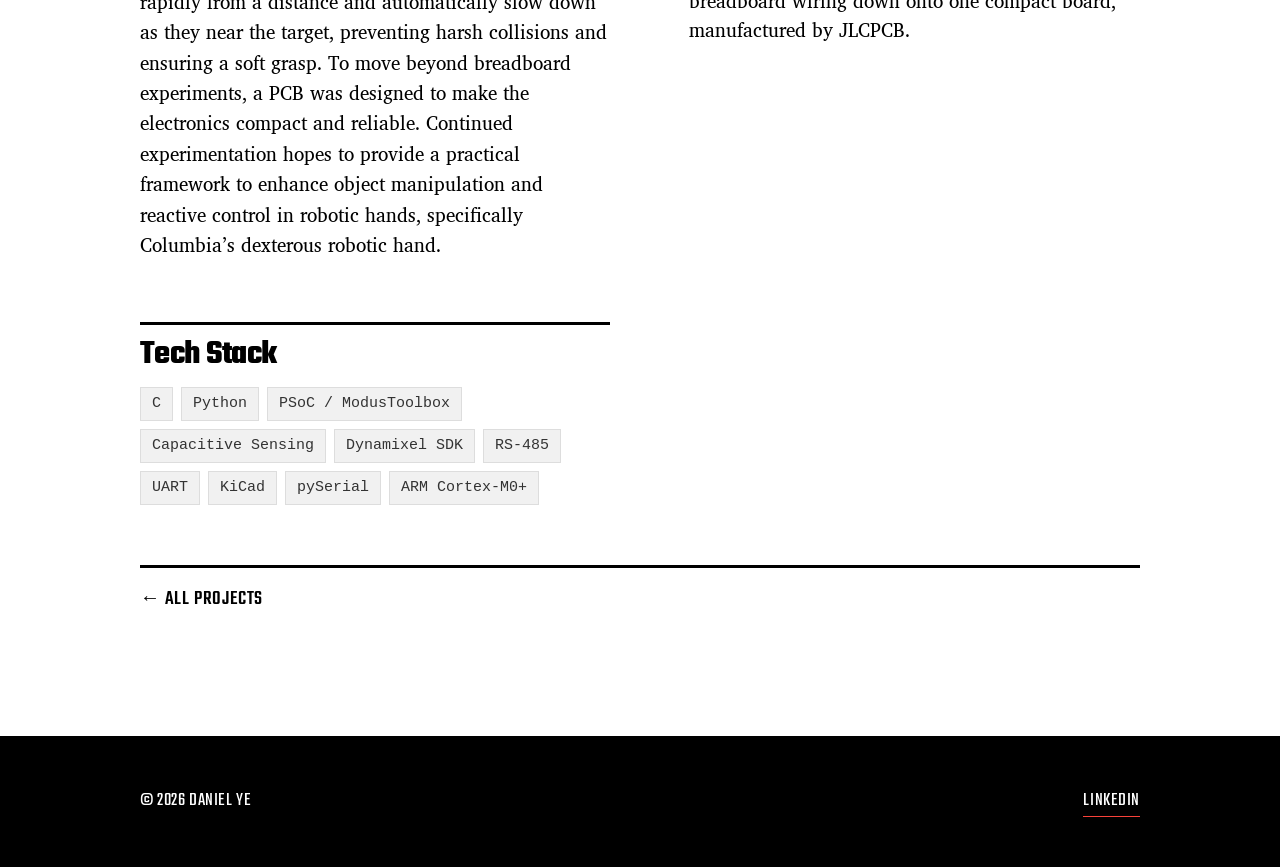
==== commit 97d3cca3: "Add Hackathon Projects section; add Owlert (HackMIT) - New Hackathon Projects section on the homepag" ====
--- a/projects/capacitive-gripper.html
+++ b/projects/capacitive-gripper.html
@@ -17,6 +17,7 @@
 			<nav class="site-nav">
 				<a href="../index.html#about">About</a>
 				<a href="../index.html#projects">Projects</a>
+				<a href="../index.html#hackathon-projects">Hackathon Projects</a>
 				<a href="../index.html#skills">Skills</a>
 				<a href="../index.html#experience">Experience</a>
 				<a href="../index.html#contact">Contact</a>
